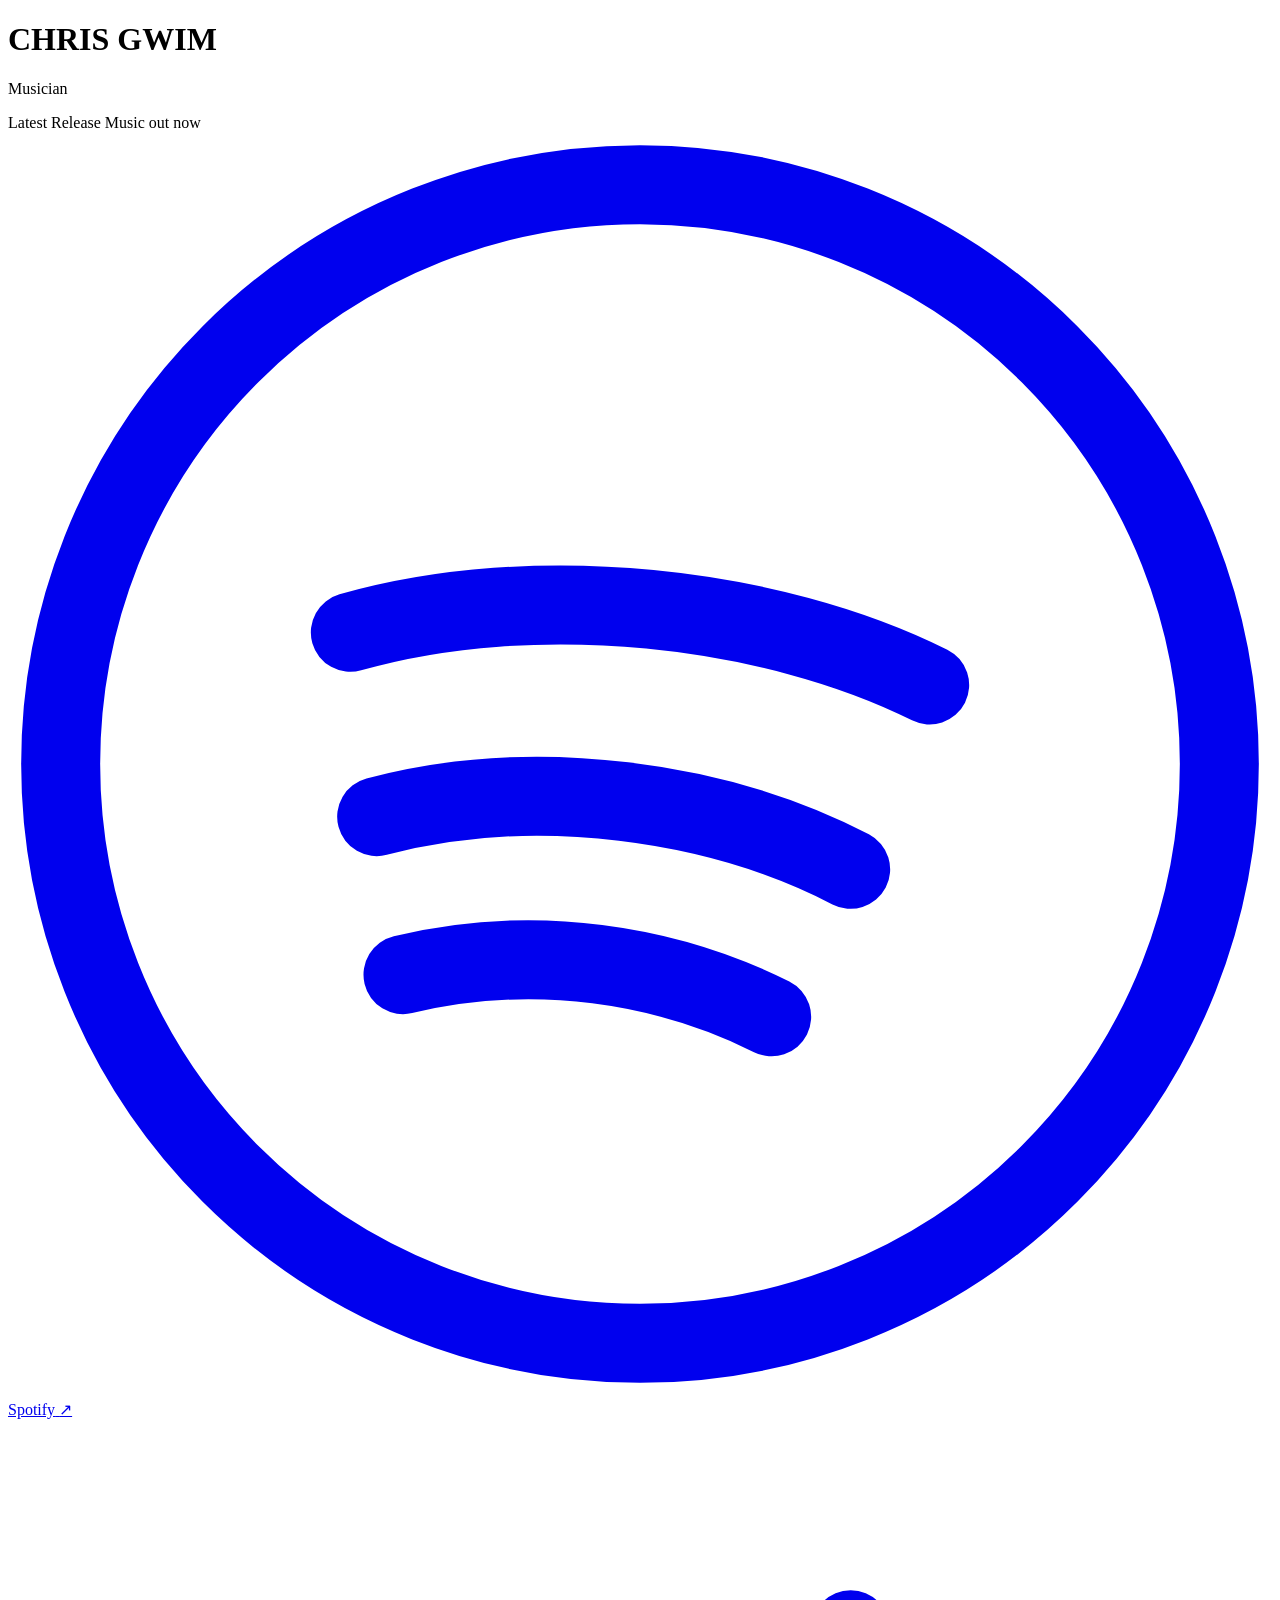
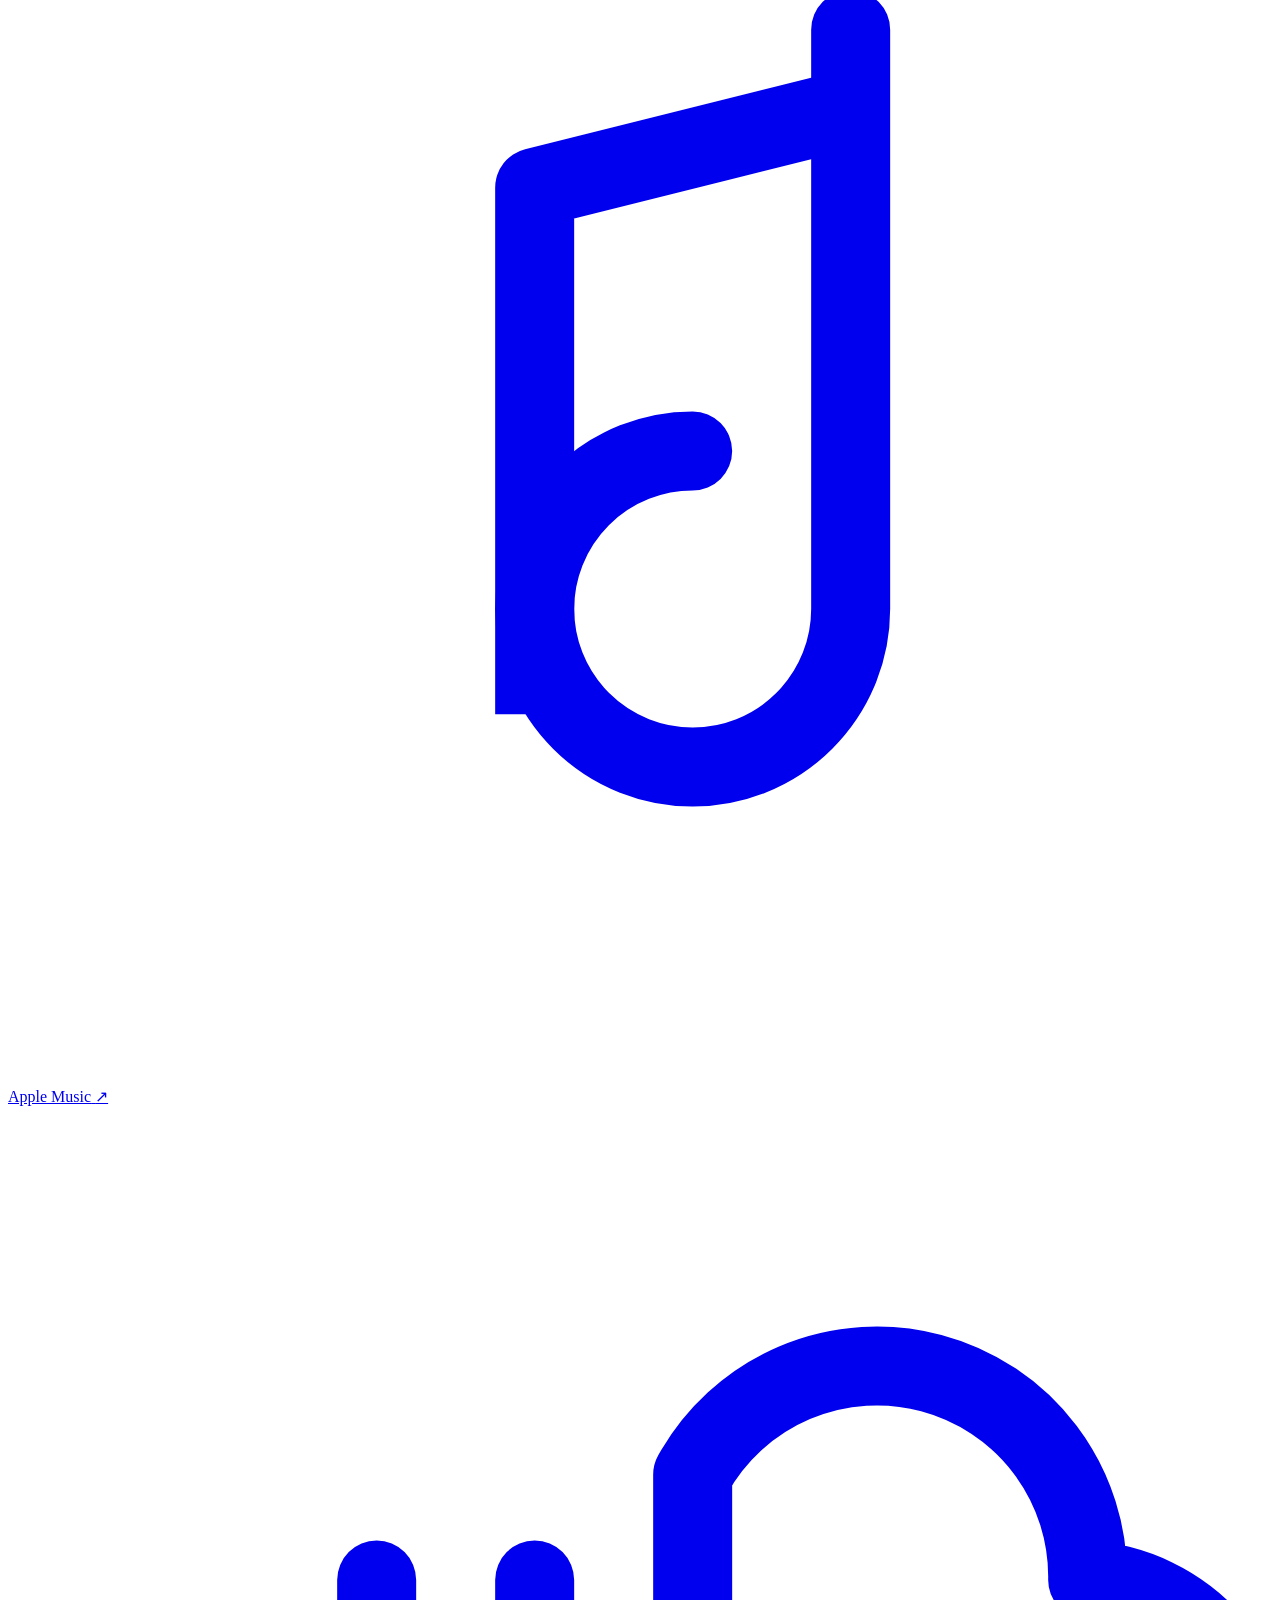
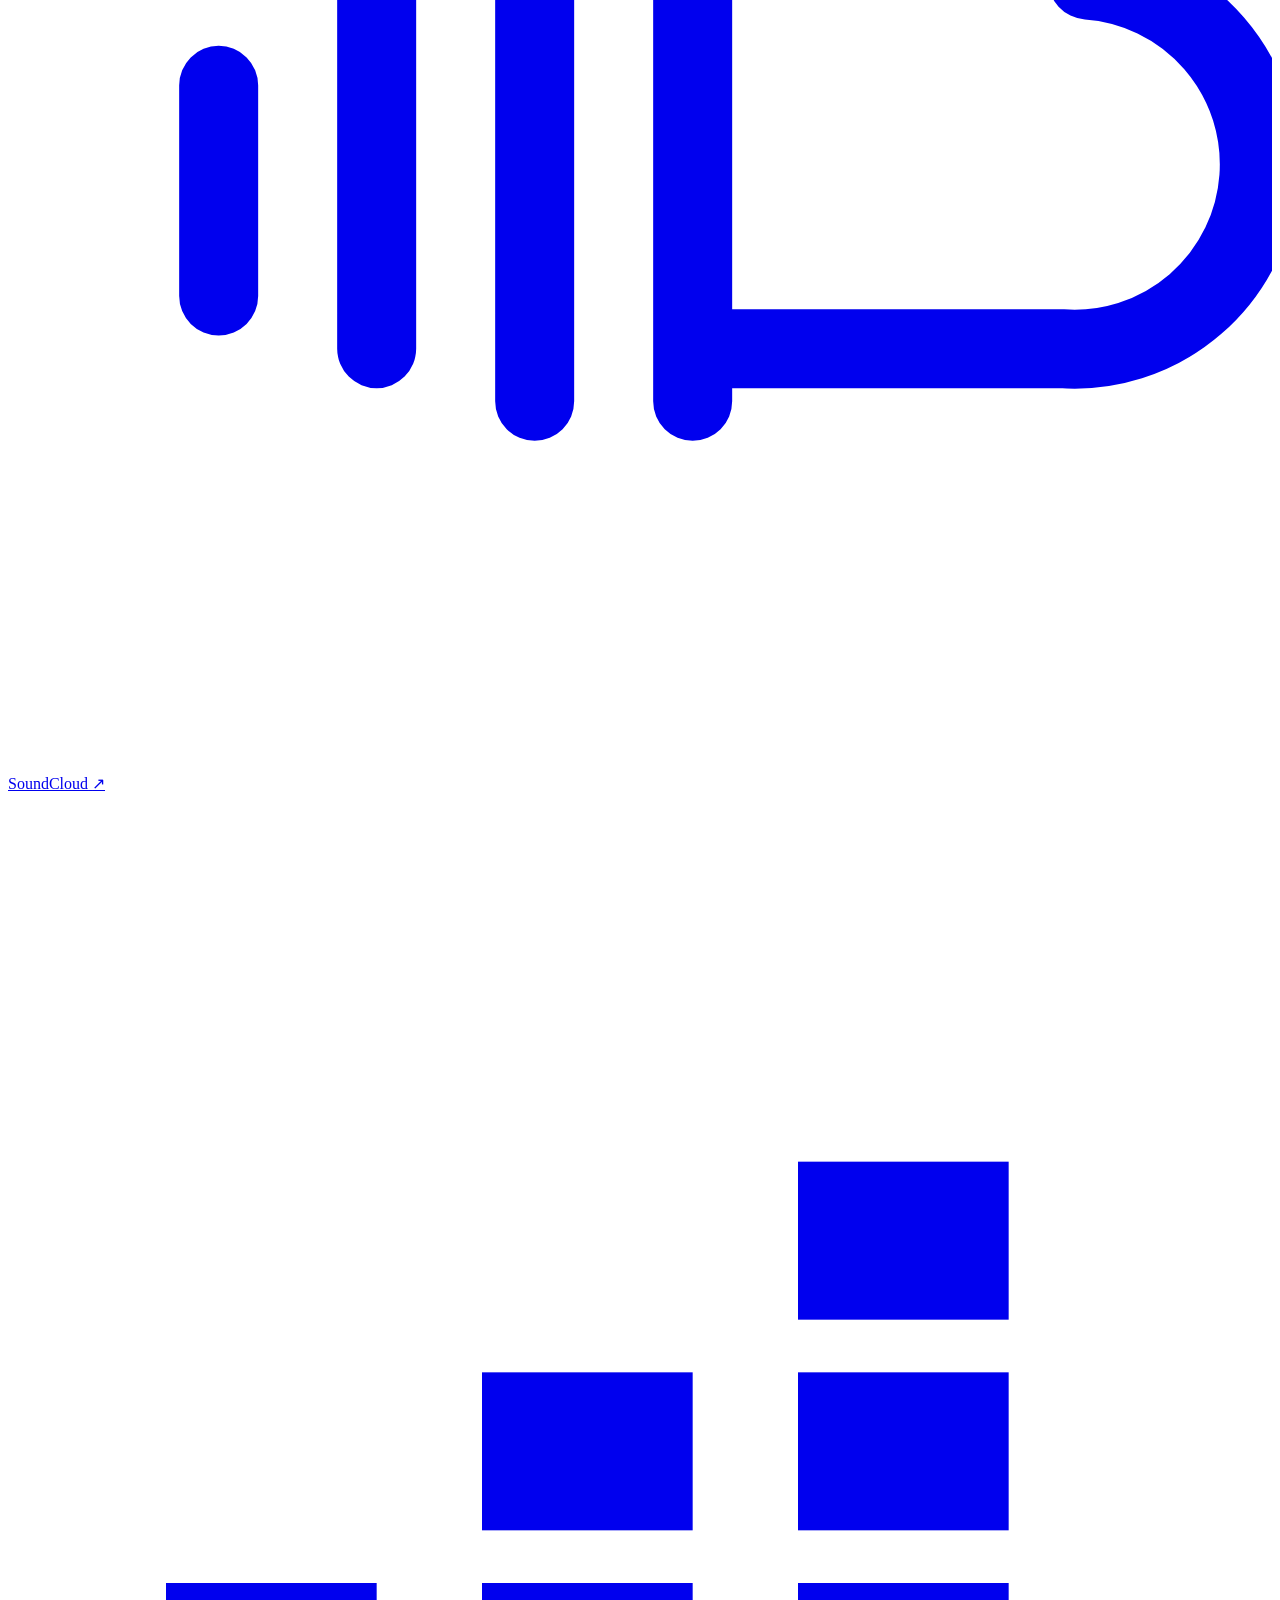
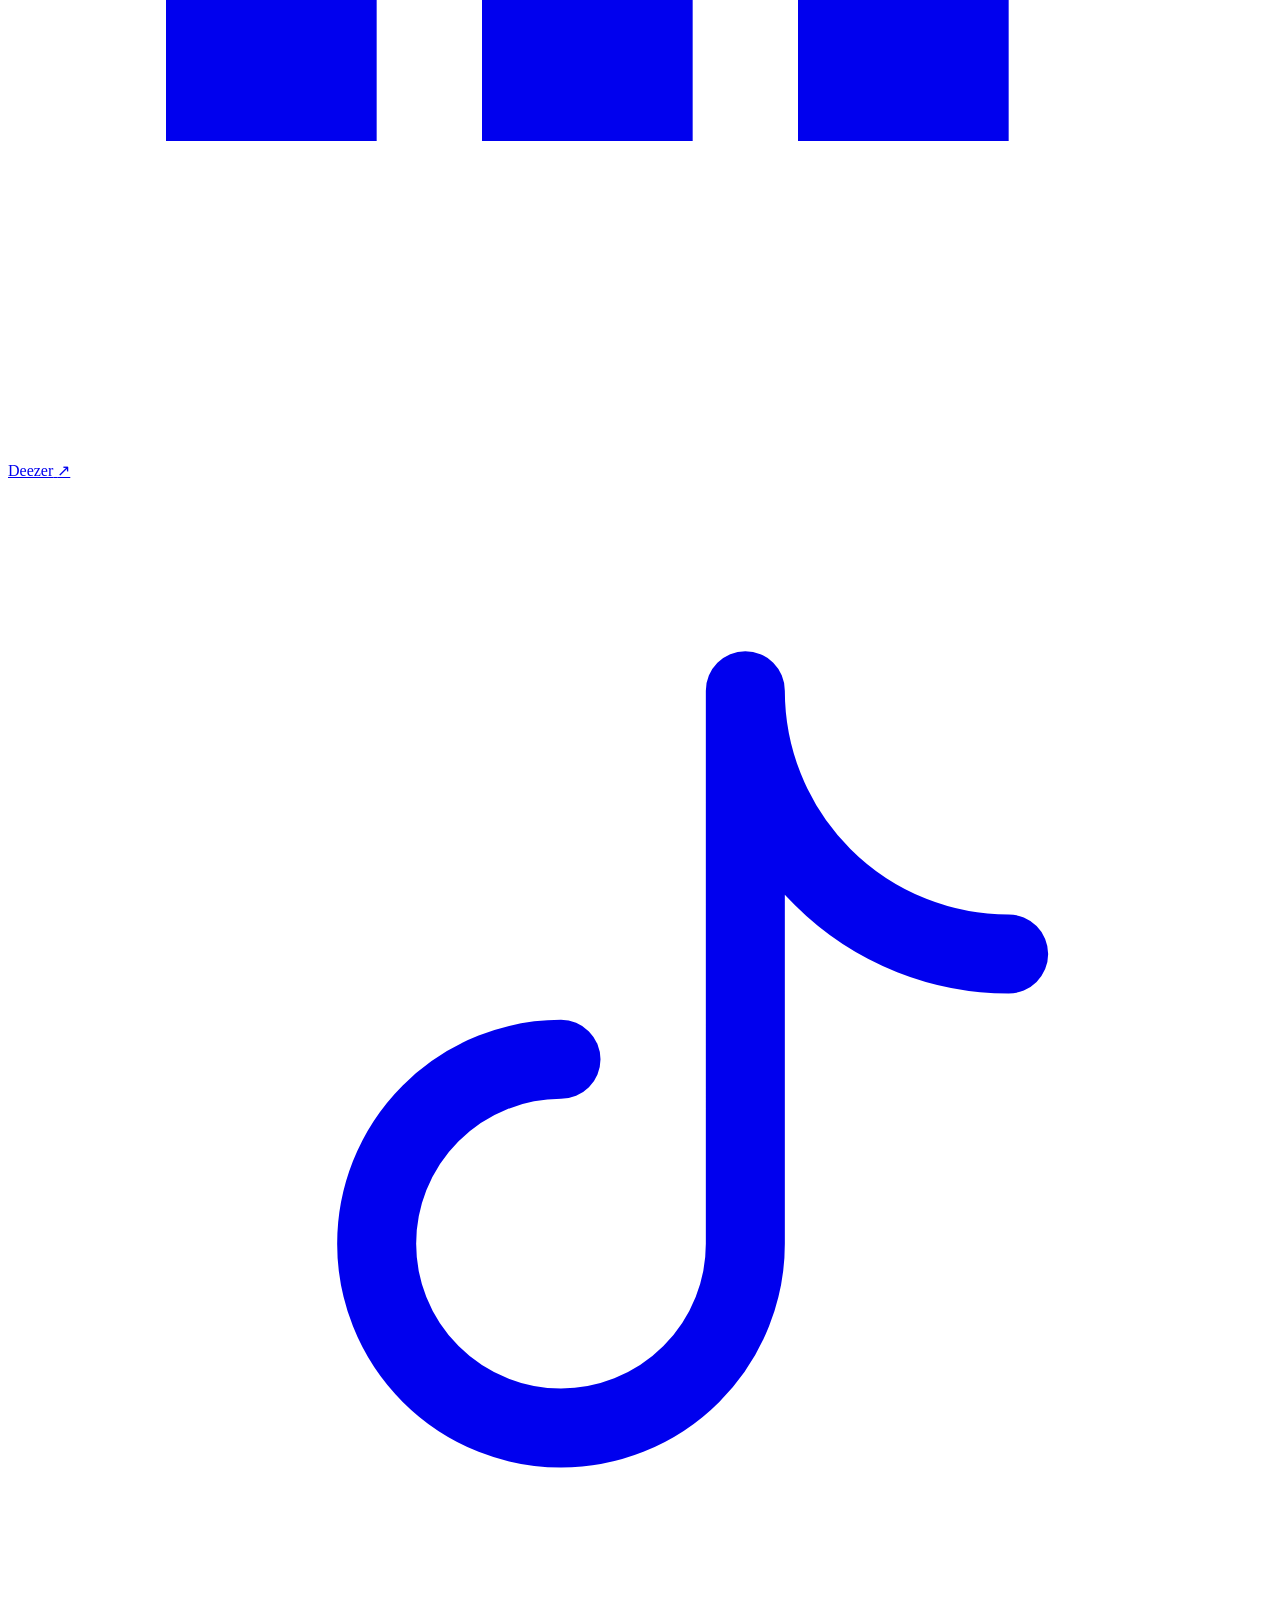
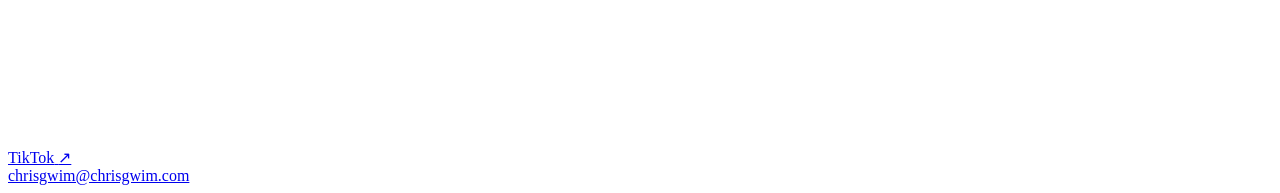
==== index.html @ 71073214 "feat: add index.html markup" ====
<!doctype html>
<html lang="en">
<head>
  <meta charset="utf-8">
  <meta name="viewport" content="width=device-width,initial-scale=1">
  <title>Chris Gwim — Music</title>
  <meta name="description" content="Stream Chris Gwim on Spotify, Apple Music, SoundCloud, Deezer, and follow on TikTok.">
  <meta property="og:title" content="Chris Gwim — Music">
  <meta property="og:description" content="Stream Chris Gwim everywhere you listen.">
  <meta property="og:type" content="website">
  <link rel="icon" href="data:image/svg+xml,<svg xmlns='http://www.w3.org/2000/svg' viewBox='0 0 100 100'><rect width='100' height='100' fill='%230a0a0a'/></svg>">
  <link rel="preconnect" href="https://fonts.googleapis.com">
  <link rel="preconnect" href="https://fonts.gstatic.com" crossorigin>
  <link href="https://fonts.googleapis.com/css2?family=Inter:wght@200;400;500;700&display=swap" rel="stylesheet">
  <link rel="stylesheet" href="styles.css">
</head>
<body>
  <main class="page">
    <header>
      <h1 class="wordmark">CHRIS GWIM</h1>
      <p class="tagline">Musician</p>
    </header>

    <section class="hero" aria-label="Latest release">
      <span class="hero-label">Latest Release</span>
      <span class="hero-title">Music out now</span>
    </section>

    <nav class="links" aria-label="Streaming and social platforms">
      <!-- TODO: replace href="#" with Spotify artist URL -->
      <a class="btn" href="#" target="_blank" rel="noopener" aria-label="Listen on Spotify">
        <svg class="ico" viewBox="0 0 24 24" aria-hidden="true"><circle cx="12" cy="12" r="11" fill="none" stroke="currentColor" stroke-width="1.5"/><path d="M6.5 9.5c3.5-1 8-.5 11 1M7 13c3-.8 6.5-.3 9 1M7.5 16c2.5-.6 5-.2 7 .8" fill="none" stroke="currentColor" stroke-width="1.5" stroke-linecap="round"/></svg>
        <span class="lbl">Spotify</span>
        <span class="arrow" aria-hidden="true">↗</span>
      </a>

      <!-- TODO: replace href="#" with Apple Music artist URL -->
      <a class="btn" href="#" target="_blank" rel="noopener" aria-label="Listen on Apple Music">
        <svg class="ico" viewBox="0 0 24 24" aria-hidden="true"><path d="M16 4v11a3 3 0 1 1-3-3" fill="none" stroke="currentColor" stroke-width="1.5" stroke-linecap="round"/><path d="M10 17V7l6-1.5" fill="none" stroke="currentColor" stroke-width="1.5" stroke-linejoin="round"/></svg>
        <span class="lbl">Apple Music</span>
        <span class="arrow" aria-hidden="true">↗</span>
      </a>

      <!-- TODO: replace href="#" with SoundCloud profile URL -->
      <a class="btn" href="#" target="_blank" rel="noopener" aria-label="Listen on SoundCloud">
        <svg class="ico" viewBox="0 0 24 24" aria-hidden="true"><path d="M4 15v-4M7 16v-7M10 17V9M13 17V7a4 4 0 0 1 7.5 2 3.5 3.5 0 0 1-.5 7H13" fill="none" stroke="currentColor" stroke-width="1.5" stroke-linecap="round" stroke-linejoin="round"/></svg>
        <span class="lbl">SoundCloud</span>
        <span class="arrow" aria-hidden="true">↗</span>
      </a>

      <!-- TODO: replace href="#" with Deezer artist URL -->
      <a class="btn" href="#" target="_blank" rel="noopener" aria-label="Listen on Deezer">
        <svg class="ico" viewBox="0 0 24 24" aria-hidden="true"><rect x="3" y="15" width="4" height="3" fill="currentColor"/><rect x="9" y="15" width="4" height="3" fill="currentColor"/><rect x="15" y="15" width="4" height="3" fill="currentColor"/><rect x="9" y="11" width="4" height="3" fill="currentColor"/><rect x="15" y="11" width="4" height="3" fill="currentColor"/><rect x="15" y="7" width="4" height="3" fill="currentColor"/></svg>
        <span class="lbl">Deezer</span>
        <span class="arrow" aria-hidden="true">↗</span>
      </a>

      <!-- TODO: replace href="#" with TikTok profile URL -->
      <a class="btn" href="#" target="_blank" rel="noopener" aria-label="Follow on TikTok">
        <svg class="ico" viewBox="0 0 24 24" aria-hidden="true"><path d="M14 4v10.5a3.5 3.5 0 1 1-3.5-3.5M14 4a5 5 0 0 0 5 5" fill="none" stroke="currentColor" stroke-width="1.5" stroke-linecap="round"/></svg>
        <span class="lbl">TikTok</span>
        <span class="arrow" aria-hidden="true">↗</span>
      </a>
    </nav>

    <footer>
      <a class="email" href="mailto:chrisgwim@chrisgwim.com" aria-label="Email Chris Gwim">chrisgwim@chrisgwim.com</a>
    </footer>
  </main>
</body>
</html>
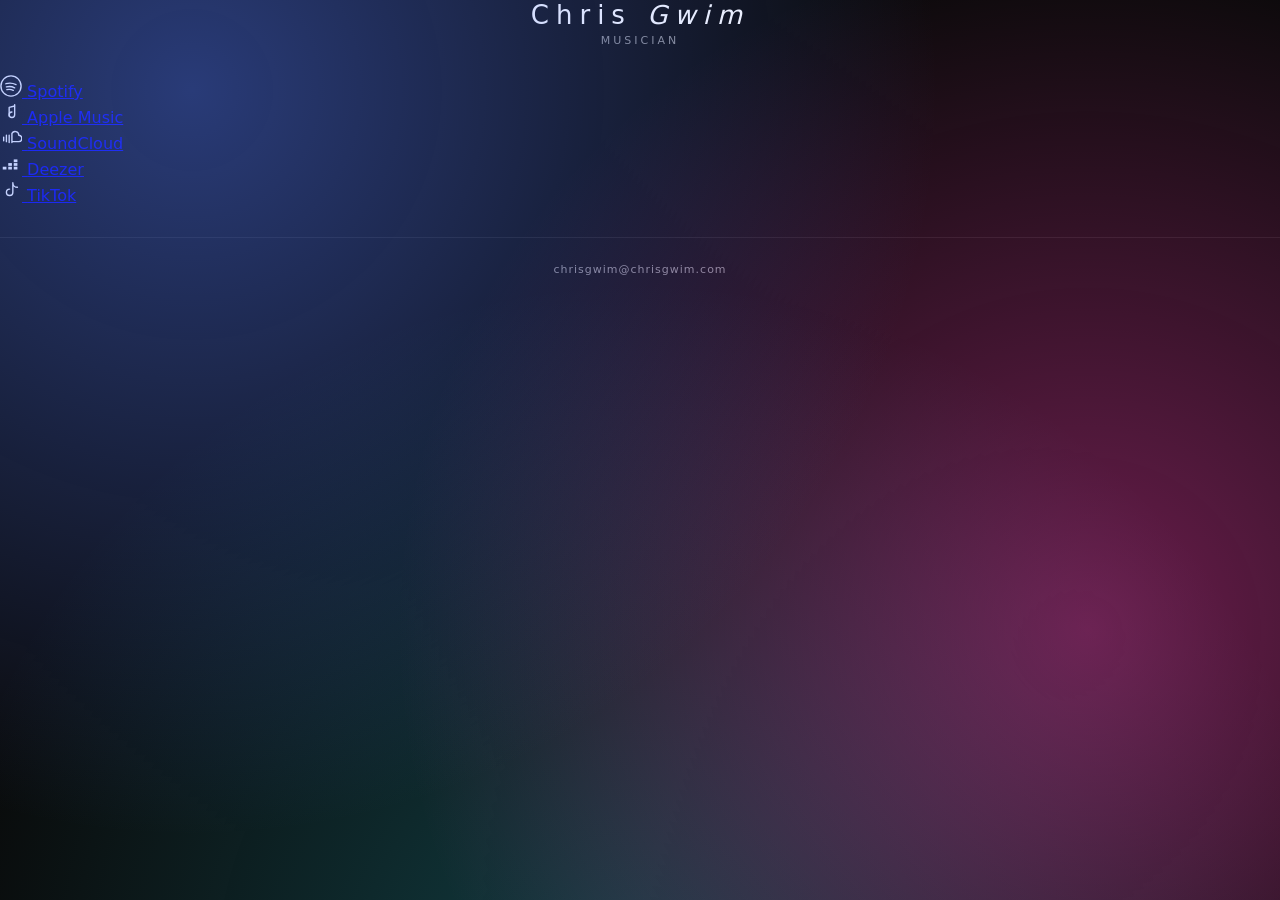
==== commit 5f79b147: "feat(phase2): rewrite index.html with orbital markup" ====
--- a/index.html
+++ b/index.html
@@ -8,64 +8,96 @@
   <meta property="og:title" content="Chris Gwim — Music">
   <meta property="og:description" content="Stream Chris Gwim everywhere you listen.">
   <meta property="og:type" content="website">
-  <link rel="icon" href="data:image/svg+xml,<svg xmlns='http://www.w3.org/2000/svg' viewBox='0 0 100 100'><rect width='100' height='100' fill='%230a0a0a'/></svg>">
+  <link rel="icon" href="data:image/svg+xml,<svg xmlns='http://www.w3.org/2000/svg' viewBox='0 0 100 100'><rect width='100' height='100' fill='%23050208'/></svg>">
   <link rel="preconnect" href="https://fonts.googleapis.com">
   <link rel="preconnect" href="https://fonts.gstatic.com" crossorigin>
-  <link href="https://fonts.googleapis.com/css2?family=Inter:wght@200;400;500;700&display=swap" rel="stylesheet">
+  <link href="https://fonts.googleapis.com/css2?family=Cormorant+Garamond:ital,wght@0,300;0,400;1,400&display=swap" rel="stylesheet">
   <link rel="stylesheet" href="styles.css">
 </head>
-<body>
-  <main class="page">
-    <header>
-      <h1 class="wordmark">CHRIS GWIM</h1>
+<body class="labels-intro">
+  <div class="stars"></div>
+  <div class="nebula"></div>
+  <div class="shooting-star" id="shootingStar"></div>
+
+  <main class="galaxy">
+    <div class="center">
+      <h1 class="wordmark">Chris <em>Gwim</em></h1>
       <p class="tagline">Musician</p>
-    </header>
+      <span class="center-pinpoint" aria-hidden="true"></span>
+    </div>
 
-    <section class="hero" aria-label="Latest release">
-      <span class="hero-label">Latest Release</span>
-      <span class="hero-title">Music out now</span>
-    </section>
+    <nav class="orbits" aria-label="Streaming and social platforms">
+      <!-- Ring 1 — Spotify (innermost) -->
+      <div class="ring ring-1" style="--radius: 90px;">
+        <div class="orbit" style="--duration: 40s; --direction: normal;">
+          <!-- TODO: replace href="#" with Spotify artist URL -->
+          <a class="planet p-spotify" href="#" target="_blank" rel="noopener" aria-label="Listen on Spotify">
+            <span class="planet-inner">
+              <svg class="ico" viewBox="0 0 24 24" aria-hidden="true"><circle cx="12" cy="12" r="11" fill="none" stroke="currentColor" stroke-width="1.5"/><path d="M6.5 9.5c3.5-1 8-.5 11 1M7 13c3-.8 6.5-.3 9 1M7.5 16c2.5-.6 5-.2 7 .8" fill="none" stroke="currentColor" stroke-width="1.5" stroke-linecap="round"/></svg>
+            </span>
+            <span class="label" aria-hidden="true">Spotify</span>
+          </a>
+        </div>
+      </div>
 
-    <nav class="links" aria-label="Streaming and social platforms">
-      <!-- TODO: replace href="#" with Spotify artist URL -->
-      <a class="btn" href="#" target="_blank" rel="noopener" aria-label="Listen on Spotify">
-        <svg class="ico" viewBox="0 0 24 24" aria-hidden="true"><circle cx="12" cy="12" r="11" fill="none" stroke="currentColor" stroke-width="1.5"/><path d="M6.5 9.5c3.5-1 8-.5 11 1M7 13c3-.8 6.5-.3 9 1M7.5 16c2.5-.6 5-.2 7 .8" fill="none" stroke="currentColor" stroke-width="1.5" stroke-linecap="round"/></svg>
-        <span class="lbl">Spotify</span>
-        <span class="arrow" aria-hidden="true">↗</span>
-      </a>
+      <!-- Ring 2 — Apple Music -->
+      <div class="ring ring-2" style="--radius: 140px;">
+        <div class="orbit" style="--duration: 55s; --direction: reverse; --delay: -12s;">
+          <!-- TODO: replace href="#" with Apple Music artist URL -->
+          <a class="planet p-apple" href="#" target="_blank" rel="noopener" aria-label="Listen on Apple Music">
+            <span class="planet-inner">
+              <svg class="ico" viewBox="0 0 24 24" aria-hidden="true"><path d="M16 4v11a3 3 0 1 1-3-3" fill="none" stroke="currentColor" stroke-width="1.5" stroke-linecap="round"/><path d="M10 17V7l6-1.5" fill="none" stroke="currentColor" stroke-width="1.5" stroke-linejoin="round"/></svg>
+            </span>
+            <span class="label" aria-hidden="true">Apple Music</span>
+          </a>
+        </div>
+      </div>
 
-      <!-- TODO: replace href="#" with Apple Music artist URL -->
-      <a class="btn" href="#" target="_blank" rel="noopener" aria-label="Listen on Apple Music">
-        <svg class="ico" viewBox="0 0 24 24" aria-hidden="true"><path d="M16 4v11a3 3 0 1 1-3-3" fill="none" stroke="currentColor" stroke-width="1.5" stroke-linecap="round"/><path d="M10 17V7l6-1.5" fill="none" stroke="currentColor" stroke-width="1.5" stroke-linejoin="round"/></svg>
-        <span class="lbl">Apple Music</span>
-        <span class="arrow" aria-hidden="true">↗</span>
-      </a>
+      <!-- Ring 3 — SoundCloud -->
+      <div class="ring ring-3" style="--radius: 190px;">
+        <div class="orbit" style="--duration: 70s; --direction: normal; --delay: -25s;">
+          <!-- TODO: replace href="#" with SoundCloud profile URL -->
+          <a class="planet p-soundcloud" href="#" target="_blank" rel="noopener" aria-label="Listen on SoundCloud">
+            <span class="planet-inner">
+              <svg class="ico" viewBox="0 0 24 24" aria-hidden="true"><path d="M4 15v-4M7 16v-7M10 17V9M13 17V7a4 4 0 0 1 7.5 2 3.5 3.5 0 0 1-.5 7H13" fill="none" stroke="currentColor" stroke-width="1.5" stroke-linecap="round" stroke-linejoin="round"/></svg>
+            </span>
+            <span class="label" aria-hidden="true">SoundCloud</span>
+          </a>
+        </div>
+      </div>
 
-      <!-- TODO: replace href="#" with SoundCloud profile URL -->
-      <a class="btn" href="#" target="_blank" rel="noopener" aria-label="Listen on SoundCloud">
-        <svg class="ico" viewBox="0 0 24 24" aria-hidden="true"><path d="M4 15v-4M7 16v-7M10 17V9M13 17V7a4 4 0 0 1 7.5 2 3.5 3.5 0 0 1-.5 7H13" fill="none" stroke="currentColor" stroke-width="1.5" stroke-linecap="round" stroke-linejoin="round"/></svg>
-        <span class="lbl">SoundCloud</span>
-        <span class="arrow" aria-hidden="true">↗</span>
-      </a>
+      <!-- Ring 4 — Deezer -->
+      <div class="ring ring-4" style="--radius: 240px;">
+        <div class="orbit" style="--duration: 85s; --direction: reverse; --delay: -40s;">
+          <!-- TODO: replace href="#" with Deezer artist URL -->
+          <a class="planet p-deezer" href="#" target="_blank" rel="noopener" aria-label="Listen on Deezer">
+            <span class="planet-inner">
+              <svg class="ico" viewBox="0 0 24 24" aria-hidden="true"><rect x="3" y="15" width="4" height="3" fill="currentColor"/><rect x="9" y="15" width="4" height="3" fill="currentColor"/><rect x="15" y="15" width="4" height="3" fill="currentColor"/><rect x="9" y="11" width="4" height="3" fill="currentColor"/><rect x="15" y="11" width="4" height="3" fill="currentColor"/><rect x="15" y="7" width="4" height="3" fill="currentColor"/></svg>
+            </span>
+            <span class="label" aria-hidden="true">Deezer</span>
+          </a>
+        </div>
+      </div>
 
-      <!-- TODO: replace href="#" with Deezer artist URL -->
-      <a class="btn" href="#" target="_blank" rel="noopener" aria-label="Listen on Deezer">
-        <svg class="ico" viewBox="0 0 24 24" aria-hidden="true"><rect x="3" y="15" width="4" height="3" fill="currentColor"/><rect x="9" y="15" width="4" height="3" fill="currentColor"/><rect x="15" y="15" width="4" height="3" fill="currentColor"/><rect x="9" y="11" width="4" height="3" fill="currentColor"/><rect x="15" y="11" width="4" height="3" fill="currentColor"/><rect x="15" y="7" width="4" height="3" fill="currentColor"/></svg>
-        <span class="lbl">Deezer</span>
-        <span class="arrow" aria-hidden="true">↗</span>
-      </a>
+      <!-- Ring 5 — TikTok (outermost) -->
+      <div class="ring ring-5" style="--radius: 290px;">
+        <div class="orbit" style="--duration: 100s; --direction: normal; --delay: -60s;">
+          <!-- TODO: replace href="#" with TikTok profile URL -->
+          <a class="planet p-tiktok" href="#" target="_blank" rel="noopener" aria-label="Follow on TikTok">
+            <span class="planet-inner">
+              <svg class="ico" viewBox="0 0 24 24" aria-hidden="true"><path d="M14 4v10.5a3.5 3.5 0 1 1-3.5-3.5M14 4a5 5 0 0 0 5 5" fill="none" stroke="currentColor" stroke-width="1.5" stroke-linecap="round"/></svg>
+            </span>
+            <span class="label" aria-hidden="true">TikTok</span>
+          </a>
+        </div>
+      </div>
+    </nav>
+  </main>
 
-      <!-- TODO: replace href="#" with TikTok profile URL -->
-      <a class="btn" href="#" target="_blank" rel="noopener" aria-label="Follow on TikTok">
-        <svg class="ico" viewBox="0 0 24 24" aria-hidden="true"><path d="M14 4v10.5a3.5 3.5 0 1 1-3.5-3.5M14 4a5 5 0 0 0 5 5" fill="none" stroke="currentColor" stroke-width="1.5" stroke-linecap="round"/></svg>
-        <span class="lbl">TikTok</span>
-        <span class="arrow" aria-hidden="true">↗</span>
-      </a>
-    </nav>
+  <footer class="site-footer">
+    <a class="email" href="mailto:chrisgwim@chrisgwim.com" aria-label="Email Chris Gwim">chrisgwim@chrisgwim.com</a>
+  </footer>
 
-    <footer>
-      <a class="email" href="mailto:chrisgwim@chrisgwim.com" aria-label="Email Chris Gwim">chrisgwim@chrisgwim.com</a>
-    </footer>
-  </main>
+  <script src="script.js" defer></script>
 </body>
 </html>
--- a/styles.css
+++ b/styles.css
@@ -0,0 +1,163 @@
+:root {
+  --bg: #0a0a0a;
+  --fg: #ffffff;
+  --muted: rgba(255, 255, 255, 0.55);
+  --hairline: rgba(255, 255, 255, 0.08);
+  --surface: rgba(255, 255, 255, 0.04);
+  --surface-border: rgba(255, 255, 255, 0.1);
+  --grad-a: #5078ff;
+  --grad-b: #ff3cb4;
+  --grad-c: #28dcf0;
+}
+
+* { box-sizing: border-box; }
+
+html, body {
+  margin: 0;
+  padding: 0;
+  background: var(--bg);
+  color: var(--fg);
+  font-family: 'Inter', system-ui, -apple-system, sans-serif;
+  -webkit-font-smoothing: antialiased;
+  min-height: 100%;
+}
+
+body {
+  position: relative;
+  min-height: 100vh;
+  overflow-x: hidden;
+}
+
+body::before {
+  content: '';
+  position: fixed;
+  inset: 0;
+  pointer-events: none;
+  background:
+    radial-gradient(circle at 15% 10%, rgba(80, 120, 255, 0.45), transparent 55%),
+    radial-gradient(circle at 85% 70%, rgba(255, 60, 180, 0.4), transparent 55%),
+    radial-gradient(circle at 50% 110%, rgba(40, 220, 240, 0.25), transparent 60%);
+  z-index: 0;
+}
+
+.page {
+  position: relative;
+  z-index: 1;
+  max-width: 400px;
+  margin: 0 auto;
+  padding: 48px 26px 40px;
+}
+
+.wordmark {
+  margin: 0 0 4px;
+  font-size: 26px;
+  font-weight: 200;
+  letter-spacing: 7px;
+  text-align: center;
+}
+
+.tagline {
+  margin: 0 0 28px;
+  text-align: center;
+  font-size: 11px;
+  letter-spacing: 3px;
+  text-transform: uppercase;
+  color: var(--muted);
+}
+
+.hero {
+  display: flex;
+  flex-direction: column;
+  justify-content: flex-end;
+  aspect-ratio: 1 / 1;
+  padding: 18px;
+  margin-bottom: 26px;
+  border-radius: 16px;
+  background: linear-gradient(135deg, var(--grad-a) 0%, var(--grad-b) 50%, var(--grad-c) 100%);
+  box-shadow: 0 12px 50px rgba(255, 60, 180, 0.25);
+}
+
+.hero-label {
+  font-size: 9px;
+  letter-spacing: 2px;
+  text-transform: uppercase;
+  opacity: 0.85;
+}
+
+.hero-title {
+  margin-top: 2px;
+  font-size: 22px;
+  font-weight: 700;
+}
+
+.links {
+  display: flex;
+  flex-direction: column;
+  gap: 10px;
+}
+
+.btn {
+  display: flex;
+  align-items: center;
+  gap: 14px;
+  padding: 14px 16px;
+  border-radius: 12px;
+  background: var(--surface);
+  border: 1px solid var(--surface-border);
+  backdrop-filter: blur(10px);
+  -webkit-backdrop-filter: blur(10px);
+  color: var(--fg);
+  text-decoration: none;
+  font-size: 13px;
+  transition: transform 0.15s ease, background 0.2s ease, border-color 0.2s ease;
+}
+
+.btn:hover,
+.btn:focus-visible {
+  background: rgba(255, 255, 255, 0.08);
+  border-color: rgba(255, 255, 255, 0.2);
+  transform: translateY(-1px);
+  outline: none;
+}
+
+.btn:focus-visible {
+  box-shadow: 0 0 0 2px var(--grad-b);
+}
+
+.ico {
+  width: 22px;
+  height: 22px;
+  flex-shrink: 0;
+  color: var(--fg);
+}
+
+.lbl {
+  flex: 1;
+  font-weight: 500;
+}
+
+.arrow {
+  opacity: 0.4;
+  font-size: 14px;
+}
+
+footer {
+  margin-top: 32px;
+  padding-top: 20px;
+  border-top: 1px solid var(--hairline);
+  text-align: center;
+}
+
+.email {
+  font-size: 11px;
+  letter-spacing: 1px;
+  color: var(--muted);
+  text-decoration: none;
+}
+
+.email:hover { color: var(--fg); }
+
+@media (max-width: 380px) {
+  .page { padding: 36px 20px 32px; }
+  .wordmark { font-size: 22px; letter-spacing: 5px; }
+}
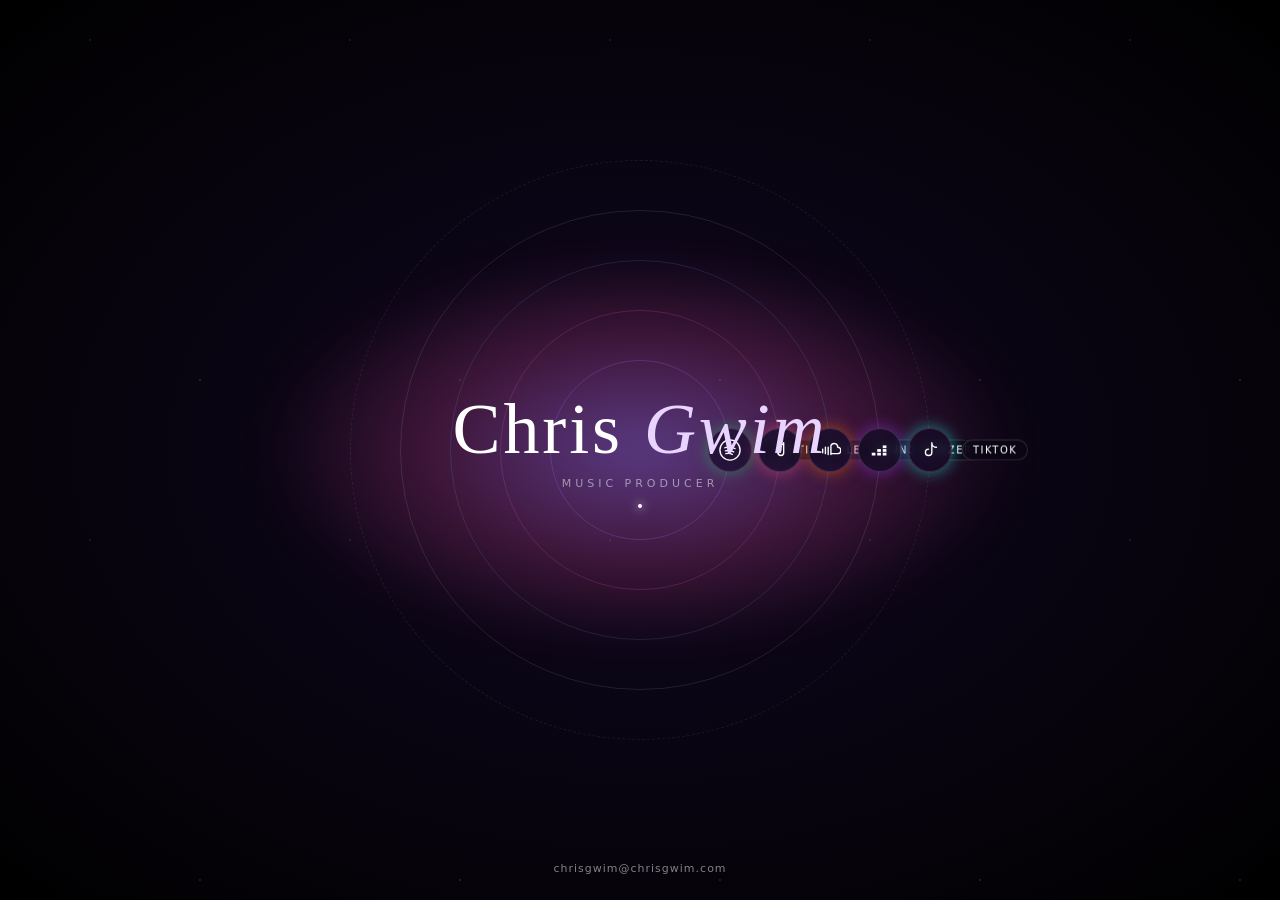
==== commit d536a706: "fix: tagline reads 'Music Producer' instead of 'Musician'" ====
--- a/index.html
+++ b/index.html
@@ -4,7 +4,7 @@
   <meta charset="utf-8">
   <meta name="viewport" content="width=device-width,initial-scale=1">
   <title>Chris Gwim — Music</title>
-  <meta name="description" content="Stream Chris Gwim on Spotify, Apple Music, SoundCloud, Deezer, and follow on TikTok.">
+  <meta name="description" content="Music producer Chris Gwim — stream on Spotify, Apple Music, SoundCloud, Deezer, and follow on TikTok.">
   <meta property="og:title" content="Chris Gwim — Music">
   <meta property="og:description" content="Stream Chris Gwim everywhere you listen.">
   <meta property="og:type" content="website">
@@ -22,7 +22,7 @@
   <main class="galaxy">
     <div class="center">
       <h1 class="wordmark">Chris <em>Gwim</em></h1>
-      <p class="tagline">Musician</p>
+      <p class="tagline">Music Producer</p>
       <span class="center-pinpoint" aria-hidden="true"></span>
     </div>
 
--- a/styles.css
+++ b/styles.css
@@ -1,13 +1,15 @@
+/* ===== Tokens ===== */
 :root {
-  --bg: #0a0a0a;
+  --bg-core: #050208;
+  --bg-mid: #0a0514;
+  --bg-outer: #12091f;
   --fg: #ffffff;
-  --muted: rgba(255, 255, 255, 0.55);
-  --hairline: rgba(255, 255, 255, 0.08);
-  --surface: rgba(255, 255, 255, 0.04);
-  --surface-border: rgba(255, 255, 255, 0.1);
-  --grad-a: #5078ff;
-  --grad-b: #ff3cb4;
-  --grad-c: #28dcf0;
+  --muted: rgba(255, 255, 255, 0.5);
+  --violet: #b478ff;
+  --magenta: #ff3cb4;
+  --cyan: #28dcf0;
+  --accent-type: #e8d4ff;
+  --scale: 1;
 }
 
 * { box-sizing: border-box; }
@@ -15,149 +17,344 @@
 html, body {
   margin: 0;
   padding: 0;
-  background: var(--bg);
+  min-height: 100vh;
+  background: var(--bg-core);
   color: var(--fg);
-  font-family: 'Inter', system-ui, -apple-system, sans-serif;
+  font-family: 'Cormorant Garamond', Georgia, serif;
   -webkit-font-smoothing: antialiased;
-  min-height: 100%;
+  overflow-x: hidden;
 }
 
 body {
   position: relative;
+  background:
+    radial-gradient(ellipse at center, var(--bg-outer) 0%, var(--bg-mid) 40%, var(--bg-core) 75%, #000 100%);
   min-height: 100vh;
-  overflow-x: hidden;
-}
-
-body::before {
-  content: '';
+  overflow: hidden;
+}
+
+/* ===== Starfield (3 layers of radial-gradients) ===== */
+.stars {
   position: fixed;
   inset: 0;
   pointer-events: none;
+  z-index: 0;
+  background-image:
+    radial-gradient(1px 1px at 20px 30px, rgba(255,255,255,0.8), transparent 40%),
+    radial-gradient(1px 1px at 40px 70px, rgba(255,255,255,0.5), transparent 40%),
+    radial-gradient(1px 1px at 50px 160px, rgba(255,255,255,0.9), transparent 40%),
+    radial-gradient(2px 2px at 90px 40px, rgba(255,255,255,0.7), transparent 40%),
+    radial-gradient(1px 1px at 130px 80px, rgba(255,255,255,0.4), transparent 40%),
+    radial-gradient(1px 1px at 160px 120px, rgba(255,255,255,0.8), transparent 40%),
+    radial-gradient(1px 1px at 180px 200px, rgba(255,255,255,0.6), transparent 40%),
+    radial-gradient(1px 1px at 210px 60px, rgba(255,255,255,0.9), transparent 40%),
+    radial-gradient(1px 1px at 240px 140px, rgba(255,255,255,0.5), transparent 40%),
+    radial-gradient(1.5px 1.5px at 60px 220px, rgba(255,255,255,0.8), transparent 40%),
+    radial-gradient(1px 1px at 100px 280px, rgba(255,255,255,0.6), transparent 40%),
+    radial-gradient(1px 1px at 170px 320px, rgba(255,255,255,0.4), transparent 40%),
+    radial-gradient(2px 2px at 200px 380px, rgba(255,255,255,0.9), transparent 40%),
+    radial-gradient(1px 1px at 30px 400px, rgba(255,255,255,0.5), transparent 40%),
+    radial-gradient(1px 1px at 220px 450px, rgba(255,255,255,0.7), transparent 40%);
+  background-repeat: repeat;
+  background-size: 260px 500px, 360px 600px, 500px 800px;
+}
+
+/* ===== Nebula glow (breathing) ===== */
+.nebula {
+  position: fixed;
+  top: 50%;
+  left: 50%;
+  width: 900px;
+  height: 700px;
+  transform: translate(-50%, -50%);
+  pointer-events: none;
+  z-index: 1;
   background:
-    radial-gradient(circle at 15% 10%, rgba(80, 120, 255, 0.45), transparent 55%),
-    radial-gradient(circle at 85% 70%, rgba(255, 60, 180, 0.4), transparent 55%),
-    radial-gradient(circle at 50% 110%, rgba(40, 220, 240, 0.25), transparent 60%);
-  z-index: 0;
-}
-
-.page {
+    radial-gradient(ellipse 60% 40% at 50% 50%,
+      rgba(180, 120, 255, 0.45) 0%,
+      rgba(255, 80, 180, 0.2) 40%,
+      transparent 70%);
+  filter: blur(20px);
+  animation: breathe 8s ease-in-out infinite;
+}
+
+@keyframes breathe {
+  0%, 100% { transform: translate(-50%, -50%) scale(0.95); opacity: 0.85; }
+  50%      { transform: translate(-50%, -50%) scale(1.05); opacity: 1; }
+}
+
+/* ===== Galaxy layout ===== */
+.galaxy {
   position: relative;
-  z-index: 1;
-  max-width: 400px;
-  margin: 0 auto;
-  padding: 48px 26px 40px;
+  z-index: 2;
+  width: 100vw;
+  height: 100vh;
+  display: flex;
+  align-items: center;
+  justify-content: center;
+}
+
+.center {
+  position: relative;
+  z-index: 5;
+  text-align: center;
+  padding: 16px;
 }
 
 .wordmark {
-  margin: 0 0 4px;
-  font-size: 26px;
-  font-weight: 200;
-  letter-spacing: 7px;
-  text-align: center;
+  margin: 0;
+  font-weight: 300;
+  font-size: clamp(44px, 6vw, 72px);
+  letter-spacing: 0.04em;
+  line-height: 1;
+  color: var(--fg);
+}
+
+.wordmark em {
+  font-style: italic;
+  font-weight: 400;
+  color: var(--accent-type);
 }
 
 .tagline {
-  margin: 0 0 28px;
-  text-align: center;
+  margin: 12px 0 0;
+  font-family: system-ui, -apple-system, sans-serif;
   font-size: 11px;
-  letter-spacing: 3px;
+  letter-spacing: 4px;
   text-transform: uppercase;
   color: var(--muted);
 }
 
-.hero {
-  display: flex;
-  flex-direction: column;
-  justify-content: flex-end;
-  aspect-ratio: 1 / 1;
-  padding: 18px;
-  margin-bottom: 26px;
-  border-radius: 16px;
-  background: linear-gradient(135deg, var(--grad-a) 0%, var(--grad-b) 50%, var(--grad-c) 100%);
-  box-shadow: 0 12px 50px rgba(255, 60, 180, 0.25);
-}
-
-.hero-label {
-  font-size: 9px;
-  letter-spacing: 2px;
-  text-transform: uppercase;
-  opacity: 0.85;
-}
-
-.hero-title {
-  margin-top: 2px;
-  font-size: 22px;
-  font-weight: 700;
-}
-
-.links {
-  display: flex;
-  flex-direction: column;
-  gap: 10px;
-}
-
-.btn {
+.center-pinpoint {
+  display: block;
+  width: 4px;
+  height: 4px;
+  border-radius: 50%;
+  background: var(--fg);
+  margin: 14px auto 0;
+  box-shadow: 0 0 8px var(--fg), 0 0 16px rgba(232, 212, 255, 0.6);
+}
+
+/* ===== Orbital system ===== */
+.orbits {
+  position: absolute;
+  inset: 0;
+  pointer-events: none;
   display: flex;
   align-items: center;
-  gap: 14px;
-  padding: 14px 16px;
-  border-radius: 12px;
-  background: var(--surface);
-  border: 1px solid var(--surface-border);
-  backdrop-filter: blur(10px);
-  -webkit-backdrop-filter: blur(10px);
+  justify-content: center;
+}
+
+.ring {
+  position: absolute;
+  width: calc(var(--radius) * 2 * var(--scale));
+  height: calc(var(--radius) * 2 * var(--scale));
+  border-radius: 50%;
+  border: 1px solid rgba(255, 255, 255, 0.1);
+  pointer-events: none;
+}
+
+.ring-1 { border-color: rgba(180, 120, 255, 0.22); }
+.ring-2 { border-color: rgba(255, 100, 200, 0.18); }
+.ring-3 { border-color: rgba(100, 200, 255, 0.14); }
+.ring-4 { border-color: rgba(255, 255, 255, 0.1); }
+.ring-5 { border-style: dashed; border-color: rgba(255, 255, 255, 0.08); }
+
+/* The orbit wrapper rotates; the planet counter-rotates to stay upright */
+.orbit {
+  position: absolute;
+  top: 50%;
+  left: 50%;
+  width: calc(var(--radius) * 2 * var(--scale));
+  height: calc(var(--radius) * 2 * var(--scale));
+  transform: translate(-50%, -50%);
+  animation: orbit var(--duration) linear infinite;
+  animation-direction: var(--direction, normal);
+  animation-delay: var(--delay, 0s);
+  pointer-events: none;
+}
+
+@keyframes orbit {
+  from { transform: translate(-50%, -50%) rotate(0deg); }
+  to   { transform: translate(-50%, -50%) rotate(360deg); }
+}
+
+@keyframes planet-counter {
+  from { transform: rotate(0deg); }
+  to   { transform: rotate(-360deg); }
+}
+
+.planet {
+  position: absolute;
+  top: 50%;
+  left: 100%;
+  transform: translate(-50%, -50%);
+  width: 44px;
+  height: 44px;
+  border-radius: 50%;
+  display: flex;
+  align-items: center;
+  justify-content: center;
+  text-decoration: none;
   color: var(--fg);
-  text-decoration: none;
-  font-size: 13px;
-  transition: transform 0.15s ease, background 0.2s ease, border-color 0.2s ease;
-}
-
-.btn:hover,
-.btn:focus-visible {
-  background: rgba(255, 255, 255, 0.08);
-  border-color: rgba(255, 255, 255, 0.2);
-  transform: translateY(-1px);
-  outline: none;
-}
-
-.btn:focus-visible {
-  box-shadow: 0 0 0 2px var(--grad-b);
-}
-
-.ico {
-  width: 22px;
-  height: 22px;
-  flex-shrink: 0;
+  pointer-events: auto;
+  cursor: pointer;
+  animation: planet-counter var(--duration) linear infinite;
+  animation-direction: var(--direction, normal);
+  animation-delay: var(--delay, 0s);
+  transition: transform 0.2s ease;
+}
+
+.planet-inner {
+  width: 44px;
+  height: 44px;
+  border-radius: 50%;
+  background: rgba(20, 10, 40, 0.7);
+  border: 1px solid rgba(255, 255, 255, 0.15);
+  backdrop-filter: blur(6px);
+  -webkit-backdrop-filter: blur(6px);
+  display: flex;
+  align-items: center;
+  justify-content: center;
+  transition: transform 0.2s ease, box-shadow 0.2s ease;
+}
+
+.planet .ico { width: 22px; height: 22px; }
+
+/* Per-platform brand-color glow */
+.p-spotify    .planet-inner { box-shadow: 0 0 16px rgba(29, 185, 84, 0.55); }
+.p-apple      .planet-inner { box-shadow: 0 0 16px rgba(255, 80, 120, 0.55); }
+.p-soundcloud .planet-inner { box-shadow: 0 0 16px rgba(255, 112, 0, 0.55); }
+.p-deezer     .planet-inner { box-shadow: 0 0 16px rgba(162, 56, 255, 0.55); }
+.p-tiktok     .planet-inner { box-shadow: 0 0 16px rgba(37, 244, 238, 0.55); }
+
+.planet:hover .planet-inner,
+.planet:focus-visible .planet-inner {
+  transform: scale(1.15);
+  box-shadow: 0 0 24px rgba(255, 255, 255, 0.8);
+}
+
+.planet:focus-visible { outline: none; }
+.planet:focus-visible .planet-inner {
+  border-color: var(--fg);
+}
+
+/* ===== Labels ===== */
+.label {
+  position: absolute;
+  top: 50%;
+  left: calc(100% + 10px);
+  transform: translateY(-50%);
+  white-space: nowrap;
+  padding: 4px 10px;
+  border-radius: 20px;
+  background: rgba(10, 5, 20, 0.8);
+  border: 1px solid rgba(255, 255, 255, 0.15);
+  backdrop-filter: blur(6px);
+  -webkit-backdrop-filter: blur(6px);
+  font-family: system-ui, -apple-system, sans-serif;
+  font-size: 10px;
+  letter-spacing: 1.5px;
+  text-transform: uppercase;
   color: var(--fg);
-}
-
-.lbl {
-  flex: 1;
-  font-weight: 500;
-}
-
-.arrow {
-  opacity: 0.4;
-  font-size: 14px;
-}
-
-footer {
-  margin-top: 32px;
-  padding-top: 20px;
-  border-top: 1px solid var(--hairline);
+  opacity: 0;
+  pointer-events: none;
+  transition: opacity 0.2s ease;
+}
+
+.planet:hover .label,
+.planet:focus-visible .label {
+  opacity: 1;
+}
+
+/* Intro state: first 3s all labels are visible */
+body.labels-intro .label {
+  opacity: 1;
+  transition: opacity 0.4s ease;
+}
+
+body.labels-intro.labels-intro-hide .label {
+  opacity: 0;
+}
+
+/* ===== Shooting star ===== */
+.shooting-star {
+  position: fixed;
+  top: var(--start-y, -10%);
+  left: var(--start-x, -10%);
+  width: 2px;
+  height: 2px;
+  background: #fff;
+  border-radius: 50%;
+  box-shadow: 0 0 8px #fff, 0 0 20px rgba(255,255,255,0.6);
+  pointer-events: none;
+  z-index: 3;
+  opacity: 0;
+}
+
+.shooting-star.flash {
+  animation: shoot 1.6s ease-out forwards;
+}
+
+@keyframes shoot {
+  0%   { opacity: 0; transform: translate(0, 0); }
+  10%  { opacity: 1; }
+  80%  { opacity: 1; }
+  100% { opacity: 0; transform: translate(var(--dx, 600px), var(--dy, 400px)); }
+}
+
+/* ===== Footer ===== */
+.site-footer {
+  position: fixed;
+  bottom: 24px;
+  left: 0;
+  right: 0;
   text-align: center;
+  z-index: 5;
 }
 
 .email {
+  font-family: system-ui, -apple-system, sans-serif;
   font-size: 11px;
   letter-spacing: 1px;
   color: var(--muted);
   text-decoration: none;
+  transition: color 0.2s ease;
 }
 
 .email:hover { color: var(--fg); }
 
-@media (max-width: 380px) {
-  .page { padding: 36px 20px 32px; }
-  .wordmark { font-size: 22px; letter-spacing: 5px; }
-}
+/* ===== Responsive ===== */
+@media (max-width: 900px) {
+  :root { --scale: 0.85; }
+}
+
+@media (max-width: 600px) {
+  :root { --scale: 0.62; }
+  .nebula { width: 600px; height: 500px; }
+}
+
+@media (max-width: 360px) {
+  :root { --scale: 0.55; }
+}
+
+@media (max-height: 600px) {
+  :root { --scale: 0.55; }
+}
+
+/* ===== Reduced motion ===== */
+@media (prefers-reduced-motion: reduce) {
+  .nebula,
+  .orbit,
+  .planet,
+  .shooting-star {
+    animation: none !important;
+  }
+  .label {
+    opacity: 1 !important;
+    position: static;
+    transform: none;
+    display: inline-block;
+    margin-top: 6px;
+  }
+}
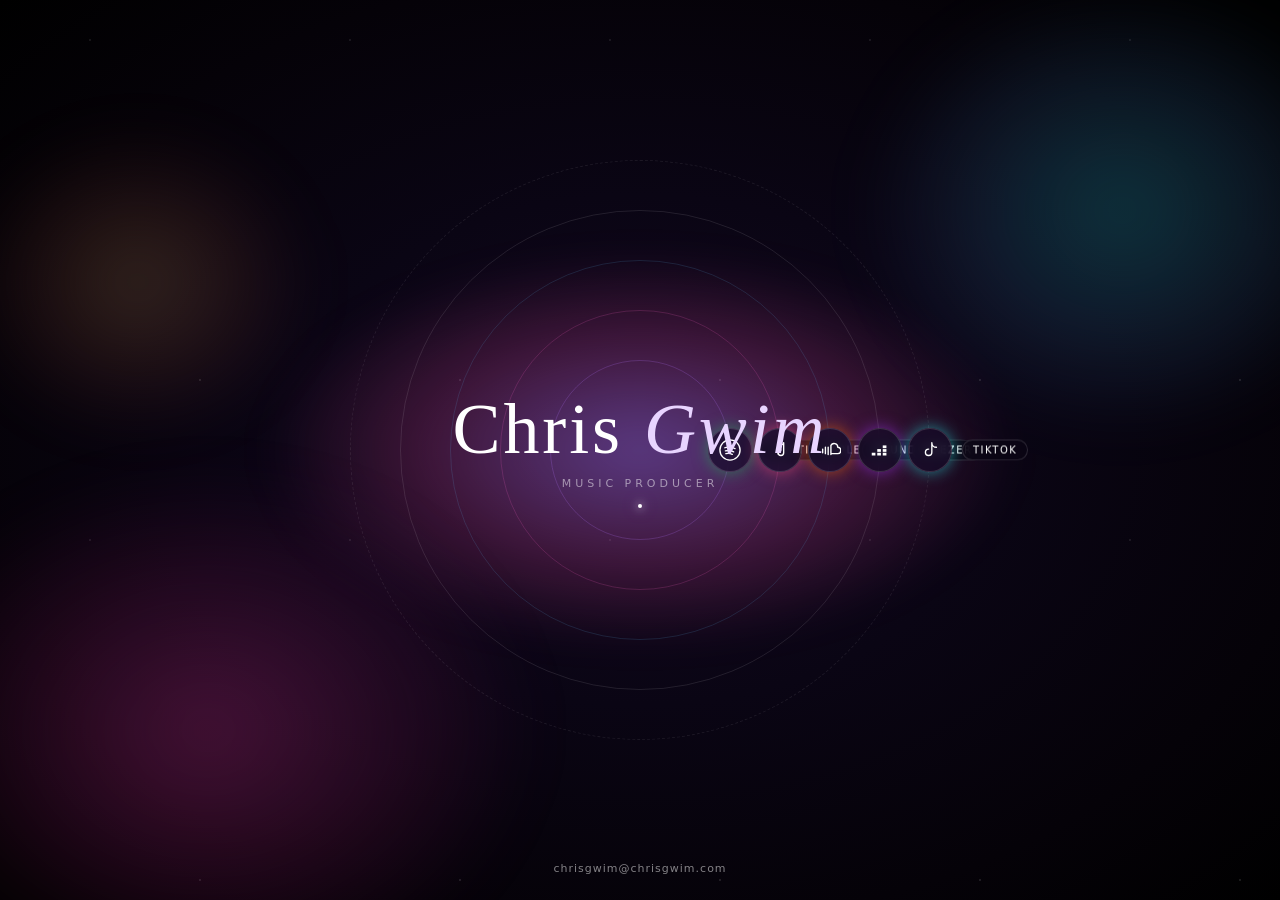
==== commit b8653781: "feat: add cyan, magenta, and gold drifting nebula clouds" ====
--- a/index.html
+++ b/index.html
@@ -16,7 +16,10 @@
 </head>
 <body class="labels-intro">
   <div class="stars"></div>
-  <div class="nebula"></div>
+  <div class="nebula nebula-core"></div>
+  <div class="nebula nebula-cyan"></div>
+  <div class="nebula nebula-magenta"></div>
+  <div class="nebula nebula-gold"></div>
   <div class="shooting-star" id="shootingStar"></div>
 
   <main class="galaxy">
--- a/styles.css
+++ b/styles.css
@@ -59,16 +59,21 @@
   background-size: 260px 500px, 360px 600px, 500px 800px;
 }
 
-/* ===== Nebula glow (breathing) ===== */
+/* ===== Nebula glows ===== */
 .nebula {
   position: fixed;
+  pointer-events: none;
+  z-index: 1;
+  filter: blur(30px);
+}
+
+/* Core nebula — centered behind the wordmark (breathing) */
+.nebula-core {
   top: 50%;
   left: 50%;
   width: 900px;
   height: 700px;
   transform: translate(-50%, -50%);
-  pointer-events: none;
-  z-index: 1;
   background:
     radial-gradient(ellipse 60% 40% at 50% 50%,
       rgba(180, 120, 255, 0.45) 0%,
@@ -78,9 +83,66 @@
   animation: breathe 8s ease-in-out infinite;
 }
 
+/* Top-right cyan cloud (drifts) */
+.nebula-cyan {
+  top: -10%;
+  right: -15%;
+  width: 700px;
+  height: 600px;
+  background:
+    radial-gradient(ellipse 50% 50% at 50% 50%,
+      rgba(40, 220, 240, 0.22) 0%,
+      rgba(80, 180, 255, 0.1) 45%,
+      transparent 75%);
+  animation: drift-a 22s ease-in-out infinite;
+}
+
+/* Bottom-left magenta cloud */
+.nebula-magenta {
+  bottom: -20%;
+  left: -15%;
+  width: 800px;
+  height: 700px;
+  background:
+    radial-gradient(ellipse 55% 50% at 50% 50%,
+      rgba(255, 60, 180, 0.25) 0%,
+      rgba(200, 40, 140, 0.12) 45%,
+      transparent 75%);
+  animation: drift-b 28s ease-in-out infinite;
+}
+
+/* Top-left warm gold wisp (smaller, accent) */
+.nebula-gold {
+  top: 8%;
+  left: -8%;
+  width: 480px;
+  height: 420px;
+  background:
+    radial-gradient(ellipse 50% 50% at 50% 50%,
+      rgba(255, 190, 110, 0.18) 0%,
+      rgba(255, 130, 90, 0.08) 45%,
+      transparent 75%);
+  animation: drift-c 34s ease-in-out infinite;
+}
+
 @keyframes breathe {
   0%, 100% { transform: translate(-50%, -50%) scale(0.95); opacity: 0.85; }
   50%      { transform: translate(-50%, -50%) scale(1.05); opacity: 1; }
+}
+
+@keyframes drift-a {
+  0%, 100% { transform: translate(0, 0) scale(1);    opacity: 0.9; }
+  50%      { transform: translate(-40px, 30px) scale(1.08); opacity: 1; }
+}
+
+@keyframes drift-b {
+  0%, 100% { transform: translate(0, 0) scale(1);    opacity: 0.85; }
+  50%      { transform: translate(50px, -40px) scale(1.1); opacity: 1; }
+}
+
+@keyframes drift-c {
+  0%, 100% { transform: translate(0, 0) scale(0.95);  opacity: 0.7; }
+  50%      { transform: translate(30px, 40px) scale(1.05); opacity: 0.95; }
 }
 
 /* ===== Galaxy layout ===== */
@@ -331,7 +393,10 @@
 
 @media (max-width: 600px) {
   :root { --scale: 0.62; }
-  .nebula { width: 600px; height: 500px; }
+  .nebula-core { width: 600px; height: 500px; }
+  .nebula-cyan { width: 480px; height: 420px; }
+  .nebula-magenta { width: 560px; height: 500px; }
+  .nebula-gold { width: 340px; height: 300px; }
 }
 
 @media (max-width: 360px) {
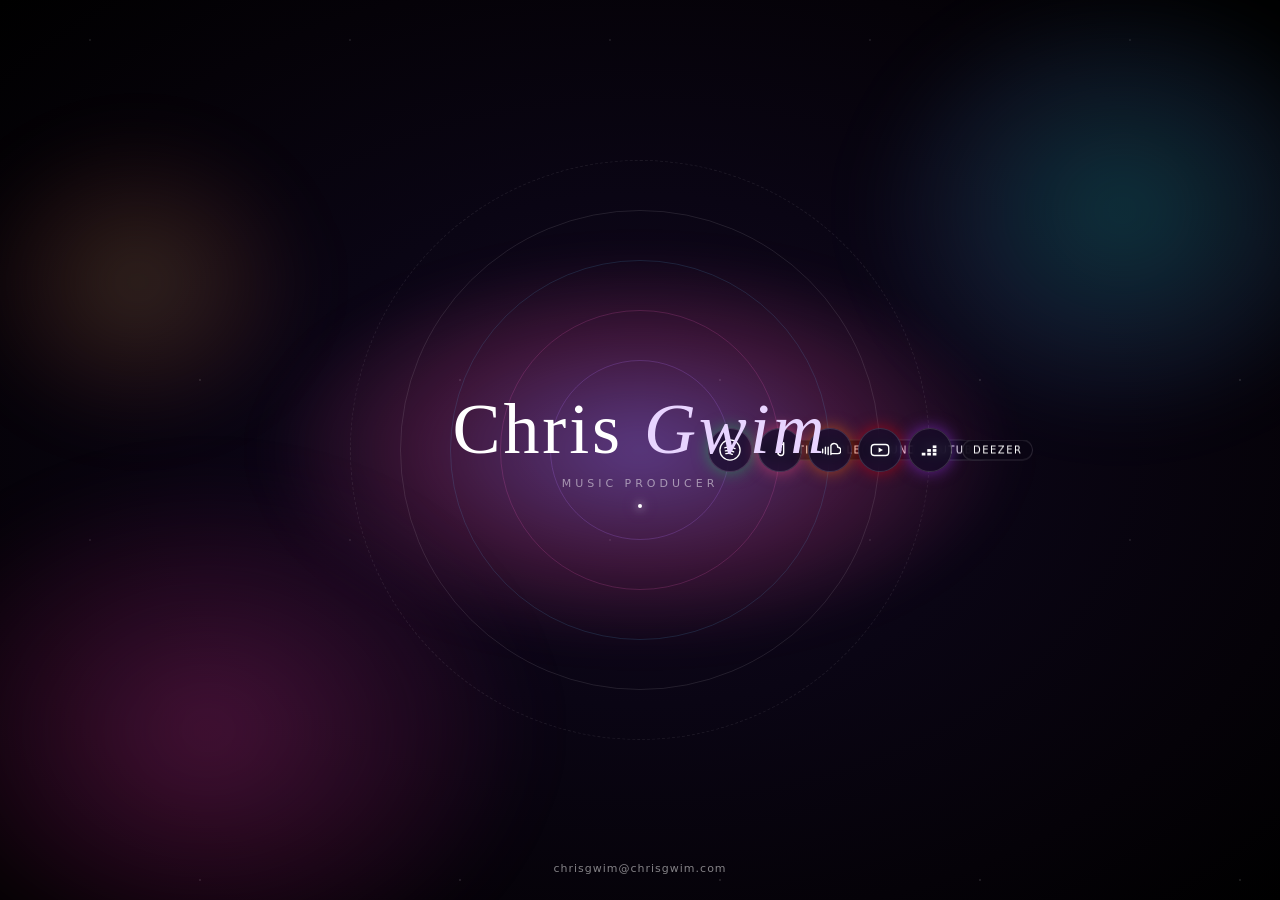
==== commit 91b2f149: "fix: wire real profile links, rebuild mobile layout, add share card + SEO - Wire all 5 planets to ve" ====
--- a/index.html
+++ b/index.html
@@ -4,15 +4,54 @@
   <meta charset="utf-8">
   <meta name="viewport" content="width=device-width,initial-scale=1">
   <title>Chris Gwim — Music</title>
-  <meta name="description" content="Music producer Chris Gwim — stream on Spotify, Apple Music, SoundCloud, Deezer, and follow on TikTok.">
+  <meta name="description" content="Music producer Chris Gwim — stream on Spotify, Apple Music, SoundCloud, YouTube, and Deezer.">
+  <link rel="canonical" href="https://links.chrisgwim.com/">
+  <meta name="theme-color" content="#050208">
+
+  <!-- Open Graph -->
   <meta property="og:title" content="Chris Gwim — Music">
   <meta property="og:description" content="Stream Chris Gwim everywhere you listen.">
   <meta property="og:type" content="website">
-  <link rel="icon" href="data:image/svg+xml,<svg xmlns='http://www.w3.org/2000/svg' viewBox='0 0 100 100'><rect width='100' height='100' fill='%23050208'/></svg>">
+  <meta property="og:url" content="https://links.chrisgwim.com/">
+  <meta property="og:image" content="https://links.chrisgwim.com/og.png">
+  <meta property="og:image:width" content="1200">
+  <meta property="og:image:height" content="630">
+  <meta property="og:image:alt" content="Chris Gwim — Music Producer">
+  <meta property="og:site_name" content="Chris Gwim">
+
+  <!-- Twitter / X -->
+  <meta name="twitter:card" content="summary_large_image">
+  <meta name="twitter:title" content="Chris Gwim — Music">
+  <meta name="twitter:description" content="Stream Chris Gwim everywhere you listen.">
+  <meta name="twitter:image" content="https://links.chrisgwim.com/og.png">
+
+  <link rel="icon" href="favicon.svg" type="image/svg+xml">
+  <link rel="apple-touch-icon" href="apple-touch-icon.png">
   <link rel="preconnect" href="https://fonts.googleapis.com">
   <link rel="preconnect" href="https://fonts.gstatic.com" crossorigin>
   <link href="https://fonts.googleapis.com/css2?family=Cormorant+Garamond:ital,wght@0,300;0,400;1,400&display=swap" rel="stylesheet">
   <link rel="stylesheet" href="styles.css">
+
+  <!-- Structured data: helps search engines link this page to Chris Gwim's verified artist profiles -->
+  <script type="application/ld+json">
+  {
+    "@context": "https://schema.org",
+    "@type": "MusicGroup",
+    "name": "Chris Gwim",
+    "url": "https://links.chrisgwim.com/",
+    "image": "https://links.chrisgwim.com/og.png",
+    "genre": ["Electronic", "Melodic Techno", "EDM"],
+    "sameAs": [
+      "https://open.spotify.com/artist/6ig7ktBEad43lWfaIGbVWj",
+      "https://music.apple.com/us/artist/chris-gwim/1874278935",
+      "https://soundcloud.com/chrisgwim",
+      "https://www.youtube.com/channel/UCmEy0B-IqiFATgSFhqSoFFA",
+      "https://www.deezer.com/us/artist/132090272",
+      "https://music.amazon.com/artists/B0947LL66D",
+      "https://listen.tidal.com/artist/24720859"
+    ]
+  }
+  </script>
 </head>
 <body class="labels-intro">
   <div class="stars"></div>
@@ -33,12 +72,11 @@
       <!-- Ring 1 — Spotify (innermost) -->
       <div class="ring ring-1" style="--radius: 90px;">
         <div class="orbit" style="--duration: 40s; --direction: normal;">
-          <!-- TODO: replace href="#" with Spotify artist URL -->
-          <a class="planet p-spotify" href="#" target="_blank" rel="noopener" aria-label="Listen on Spotify">
+          <a class="planet p-spotify" href="https://open.spotify.com/artist/6ig7ktBEad43lWfaIGbVWj" target="_blank" rel="noopener" aria-label="Listen on Spotify">
             <span class="planet-inner">
               <svg class="ico" viewBox="0 0 24 24" aria-hidden="true"><circle cx="12" cy="12" r="11" fill="none" stroke="currentColor" stroke-width="1.5"/><path d="M6.5 9.5c3.5-1 8-.5 11 1M7 13c3-.8 6.5-.3 9 1M7.5 16c2.5-.6 5-.2 7 .8" fill="none" stroke="currentColor" stroke-width="1.5" stroke-linecap="round"/></svg>
             </span>
-            <span class="label" aria-hidden="true">Spotify</span>
+            <span class="label">Spotify</span>
           </a>
         </div>
       </div>
@@ -46,12 +84,11 @@
       <!-- Ring 2 — Apple Music -->
       <div class="ring ring-2" style="--radius: 140px;">
         <div class="orbit" style="--duration: 55s; --direction: reverse; --delay: -12s;">
-          <!-- TODO: replace href="#" with Apple Music artist URL -->
-          <a class="planet p-apple" href="#" target="_blank" rel="noopener" aria-label="Listen on Apple Music">
+          <a class="planet p-apple" href="https://music.apple.com/us/artist/chris-gwim/1874278935" target="_blank" rel="noopener" aria-label="Listen on Apple Music">
             <span class="planet-inner">
               <svg class="ico" viewBox="0 0 24 24" aria-hidden="true"><path d="M16 4v11a3 3 0 1 1-3-3" fill="none" stroke="currentColor" stroke-width="1.5" stroke-linecap="round"/><path d="M10 17V7l6-1.5" fill="none" stroke="currentColor" stroke-width="1.5" stroke-linejoin="round"/></svg>
             </span>
-            <span class="label" aria-hidden="true">Apple Music</span>
+            <span class="label">Apple Music</span>
           </a>
         </div>
       </div>
@@ -59,38 +96,35 @@
       <!-- Ring 3 — SoundCloud -->
       <div class="ring ring-3" style="--radius: 190px;">
         <div class="orbit" style="--duration: 70s; --direction: normal; --delay: -25s;">
-          <!-- TODO: replace href="#" with SoundCloud profile URL -->
-          <a class="planet p-soundcloud" href="#" target="_blank" rel="noopener" aria-label="Listen on SoundCloud">
+          <a class="planet p-soundcloud" href="https://soundcloud.com/chrisgwim" target="_blank" rel="noopener" aria-label="Listen on SoundCloud">
             <span class="planet-inner">
               <svg class="ico" viewBox="0 0 24 24" aria-hidden="true"><path d="M4 15v-4M7 16v-7M10 17V9M13 17V7a4 4 0 0 1 7.5 2 3.5 3.5 0 0 1-.5 7H13" fill="none" stroke="currentColor" stroke-width="1.5" stroke-linecap="round" stroke-linejoin="round"/></svg>
             </span>
-            <span class="label" aria-hidden="true">SoundCloud</span>
+            <span class="label">SoundCloud</span>
           </a>
         </div>
       </div>
 
-      <!-- Ring 4 — Deezer -->
+      <!-- Ring 4 — YouTube -->
       <div class="ring ring-4" style="--radius: 240px;">
         <div class="orbit" style="--duration: 85s; --direction: reverse; --delay: -40s;">
-          <!-- TODO: replace href="#" with Deezer artist URL -->
-          <a class="planet p-deezer" href="#" target="_blank" rel="noopener" aria-label="Listen on Deezer">
+          <a class="planet p-youtube" href="https://www.youtube.com/channel/UCmEy0B-IqiFATgSFhqSoFFA" target="_blank" rel="noopener" aria-label="Watch on YouTube">
             <span class="planet-inner">
-              <svg class="ico" viewBox="0 0 24 24" aria-hidden="true"><rect x="3" y="15" width="4" height="3" fill="currentColor"/><rect x="9" y="15" width="4" height="3" fill="currentColor"/><rect x="15" y="15" width="4" height="3" fill="currentColor"/><rect x="9" y="11" width="4" height="3" fill="currentColor"/><rect x="15" y="11" width="4" height="3" fill="currentColor"/><rect x="15" y="7" width="4" height="3" fill="currentColor"/></svg>
+              <svg class="ico" viewBox="0 0 24 24" aria-hidden="true"><rect x="2.5" y="6" width="19" height="12" rx="3.5" fill="none" stroke="currentColor" stroke-width="1.5"/><path d="M10.5 9.3v5.4l4.7-2.7z" fill="currentColor"/></svg>
             </span>
-            <span class="label" aria-hidden="true">Deezer</span>
+            <span class="label">YouTube</span>
           </a>
         </div>
       </div>
 
-      <!-- Ring 5 — TikTok (outermost) -->
+      <!-- Ring 5 — Deezer (outermost) -->
       <div class="ring ring-5" style="--radius: 290px;">
         <div class="orbit" style="--duration: 100s; --direction: normal; --delay: -60s;">
-          <!-- TODO: replace href="#" with TikTok profile URL -->
-          <a class="planet p-tiktok" href="#" target="_blank" rel="noopener" aria-label="Follow on TikTok">
+          <a class="planet p-deezer" href="https://www.deezer.com/us/artist/132090272" target="_blank" rel="noopener" aria-label="Listen on Deezer">
             <span class="planet-inner">
-              <svg class="ico" viewBox="0 0 24 24" aria-hidden="true"><path d="M14 4v10.5a3.5 3.5 0 1 1-3.5-3.5M14 4a5 5 0 0 0 5 5" fill="none" stroke="currentColor" stroke-width="1.5" stroke-linecap="round"/></svg>
+              <svg class="ico" viewBox="0 0 24 24" aria-hidden="true"><rect x="3" y="15" width="4" height="3" fill="currentColor"/><rect x="9" y="15" width="4" height="3" fill="currentColor"/><rect x="15" y="15" width="4" height="3" fill="currentColor"/><rect x="9" y="11" width="4" height="3" fill="currentColor"/><rect x="15" y="11" width="4" height="3" fill="currentColor"/><rect x="15" y="7" width="4" height="3" fill="currentColor"/></svg>
             </span>
-            <span class="label" aria-hidden="true">TikTok</span>
+            <span class="label">Deezer</span>
           </a>
         </div>
       </div>
--- a/styles.css
+++ b/styles.css
@@ -287,8 +287,8 @@
 .p-spotify    .planet-inner { box-shadow: 0 0 16px rgba(29, 185, 84, 0.55); }
 .p-apple      .planet-inner { box-shadow: 0 0 16px rgba(255, 80, 120, 0.55); }
 .p-soundcloud .planet-inner { box-shadow: 0 0 16px rgba(255, 112, 0, 0.55); }
+.p-youtube    .planet-inner { box-shadow: 0 0 16px rgba(255, 0, 0, 0.5); }
 .p-deezer     .planet-inner { box-shadow: 0 0 16px rgba(162, 56, 255, 0.55); }
-.p-tiktok     .planet-inner { box-shadow: 0 0 16px rgba(37, 244, 238, 0.55); }
 
 .planet:hover .planet-inner,
 .planet:focus-visible .planet-inner {
@@ -299,6 +299,15 @@
 .planet:focus-visible { outline: none; }
 .planet:focus-visible .planet-inner {
   border-color: var(--fg);
+}
+
+/* Desktop: pause an orbit while its planet is hovered, so a moving target
+   stops under the cursor and is easy to click. Ambient motion resumes on leave. */
+@media (hover: hover) and (pointer: fine) {
+  .orbit:has(.planet:hover),
+  .planet:hover {
+    animation-play-state: paused;
+  }
 }
 
 /* ===== Labels ===== */
@@ -391,20 +400,96 @@
   :root { --scale: 0.85; }
 }
 
+/* ===== Mobile: orbital system collapses to a tappable vertical stack =====
+   Below 600px, orbits would bleed past the screen edge and the icons are
+   moving targets with no hover. So we drop the rotation and lay the five
+   platforms out as full-width, always-labeled rows — the reliable
+   link-in-bio pattern — while keeping the cosmic backdrop. */
 @media (max-width: 600px) {
-  :root { --scale: 0.62; }
   .nebula-core { width: 600px; height: 500px; }
   .nebula-cyan { width: 480px; height: 420px; }
   .nebula-magenta { width: 560px; height: 500px; }
   .nebula-gold { width: 340px; height: 300px; }
+
+  html, body { overflow-y: auto; }
+
+  .galaxy {
+    height: auto;
+    min-height: 100vh;
+    min-height: 100svh;
+    flex-direction: column;
+    justify-content: flex-start;
+    padding: 72px 22px 92px;
+    gap: 30px;
+  }
+
+  .orbits {
+    position: static;
+    inset: auto;
+    width: 100%;
+    max-width: 360px;
+    flex-direction: column;
+    gap: 12px;
+    pointer-events: auto;
+  }
+  .ring { position: static; width: 100%; height: auto; border: none; border-radius: 0; }
+  .orbit { position: static; width: 100%; height: auto; transform: none; animation: none; }
+
+  .planet {
+    position: static;
+    transform: none;
+    animation: none;
+    width: 100%;
+    height: 58px;
+    border-radius: 16px;
+    justify-content: flex-start;
+    gap: 14px;
+    padding: 0 18px;
+    background: rgba(20, 10, 40, 0.55);
+    border: 1px solid rgba(255, 255, 255, 0.12);
+    backdrop-filter: blur(8px);
+    -webkit-backdrop-filter: blur(8px);
+  }
+  .planet:active { transform: scale(0.985); }
+
+  .planet-inner {
+    width: 34px;
+    height: 34px;
+    flex: 0 0 34px;
+    background: transparent;
+    border: none;
+    box-shadow: none !important;
+  }
+  .planet .ico { width: 24px; height: 24px; }
+
+  /* Label is the visible platform name in each row */
+  .label {
+    position: static;
+    opacity: 1 !important;
+    transform: none;
+    background: none;
+    border: none;
+    backdrop-filter: none;
+    -webkit-backdrop-filter: none;
+    padding: 0;
+    font-size: 13px;
+    letter-spacing: 2px;
+  }
+
+  /* Brand color as a left accent bar on each row */
+  .p-spotify    { box-shadow: inset 3px 0 0 rgba(29, 185, 84, 0.95); }
+  .p-apple      { box-shadow: inset 3px 0 0 rgba(255, 80, 120, 0.95); }
+  .p-soundcloud { box-shadow: inset 3px 0 0 rgba(255, 112, 0, 0.95); }
+  .p-youtube    { box-shadow: inset 3px 0 0 rgba(255, 0, 0, 0.95); }
+  .p-deezer     { box-shadow: inset 3px 0 0 rgba(162, 56, 255, 0.95); }
+
+  /* Neutralize the desktop hover scale/glow on touch */
+  .planet:hover .planet-inner,
+  .planet:focus-visible .planet-inner { transform: none; }
 }
 
 @media (max-width: 360px) {
-  :root { --scale: 0.55; }
-}
-
-@media (max-height: 600px) {
-  :root { --scale: 0.55; }
+  .galaxy { padding-left: 16px; padding-right: 16px; }
 }
 
 /* ===== Reduced motion ===== */
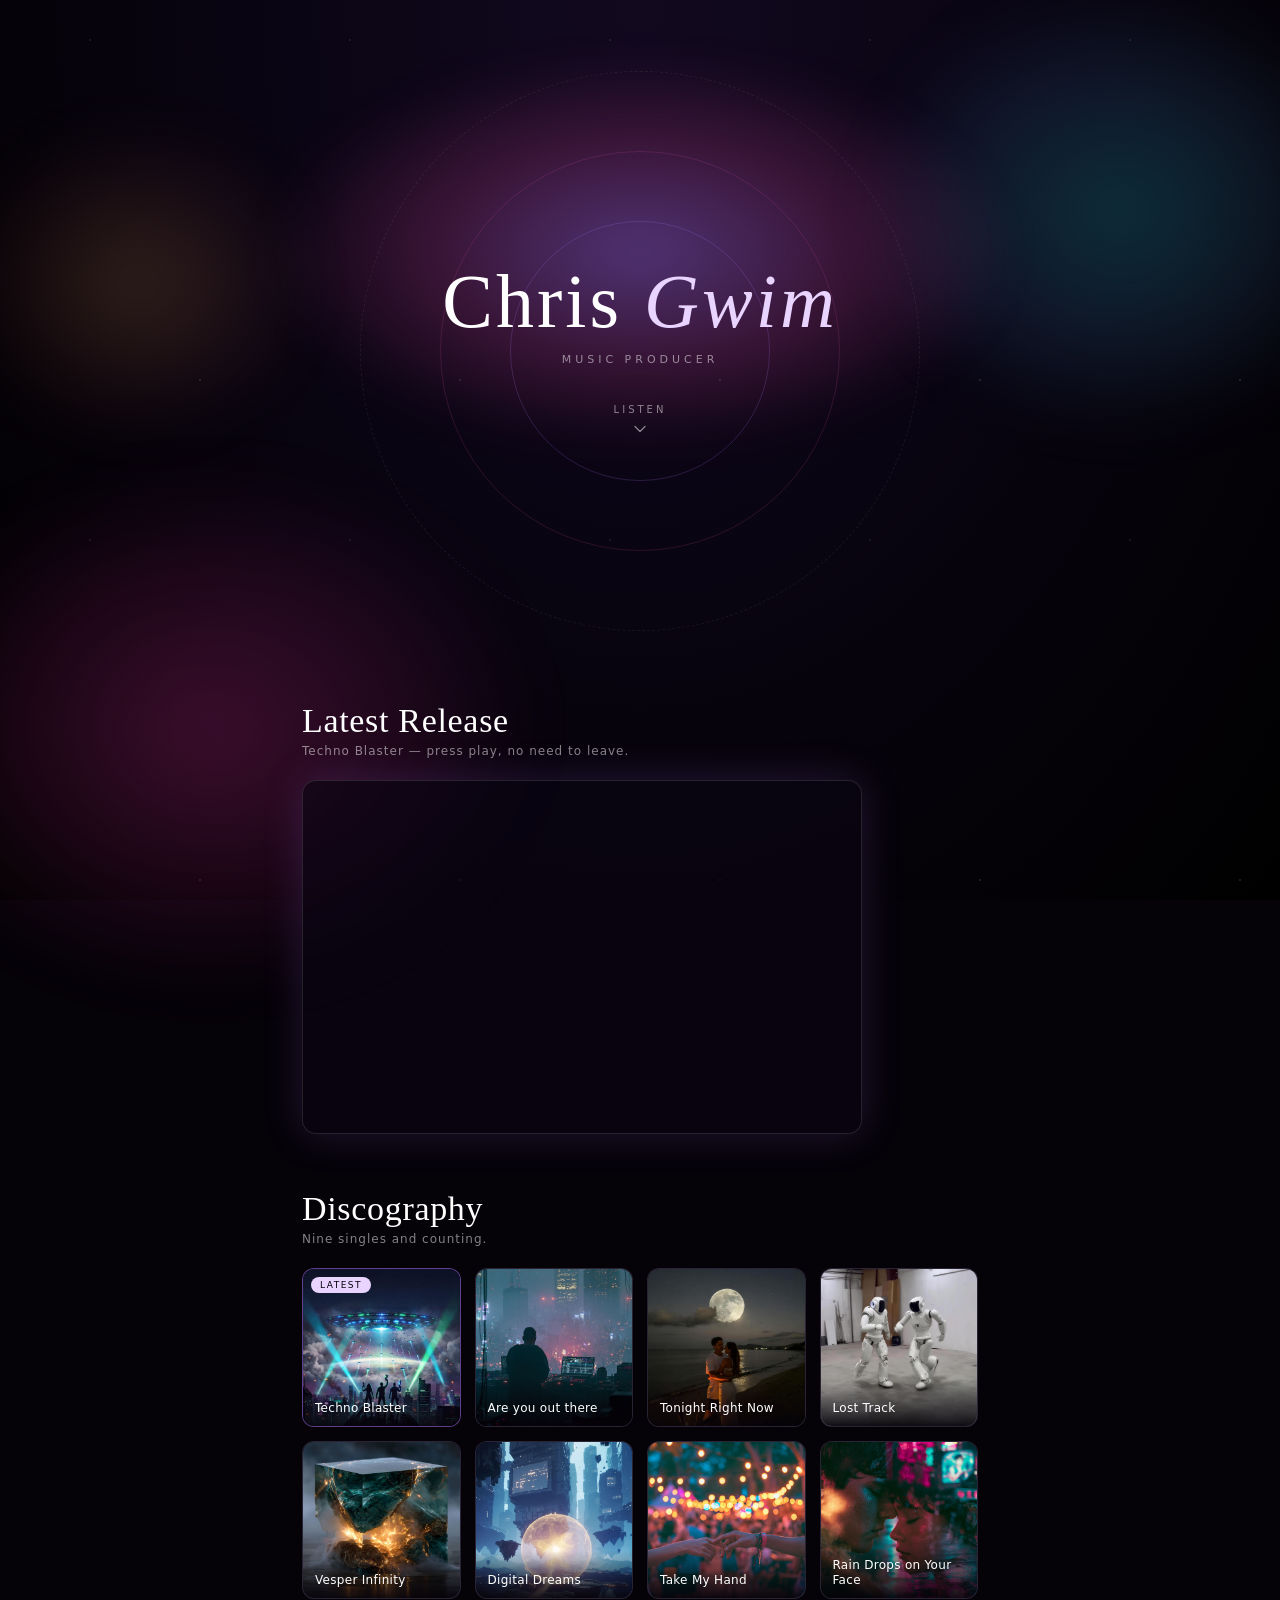
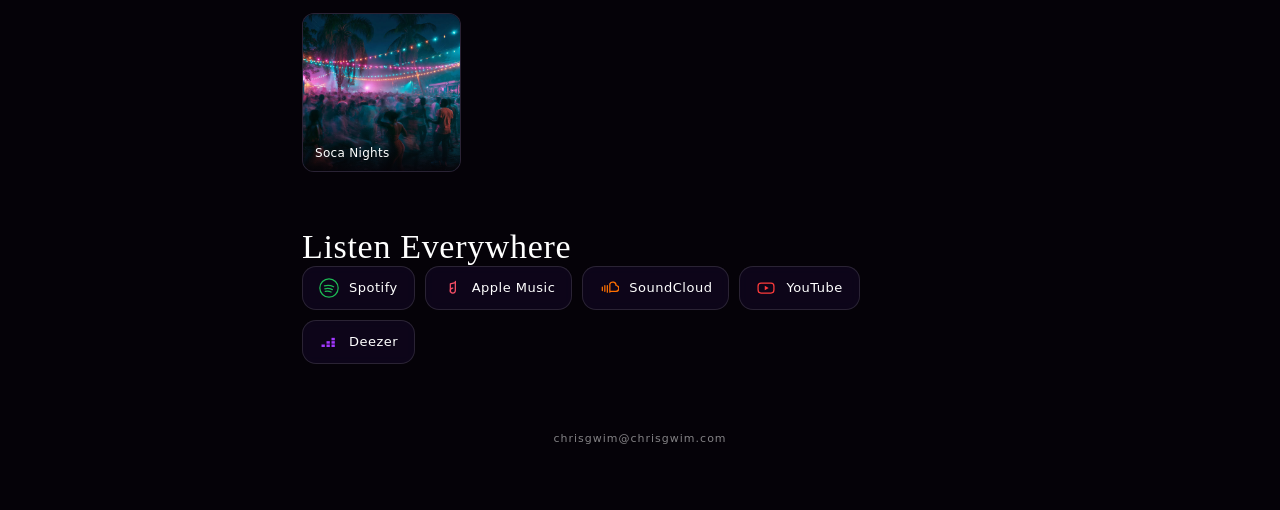
==== commit bfe52d30: "feat: music-first redesign — Spotify player, discography grid, scrolling layout - Rebuild as a one-p" ====
--- a/index.html
+++ b/index.html
@@ -4,13 +4,13 @@
   <meta charset="utf-8">
   <meta name="viewport" content="width=device-width,initial-scale=1">
   <title>Chris Gwim — Music</title>
-  <meta name="description" content="Music producer Chris Gwim — stream on Spotify, Apple Music, SoundCloud, YouTube, and Deezer.">
+  <meta name="description" content="Listen to music producer Chris Gwim — latest release plus the full catalog on Spotify, Apple Music, SoundCloud, YouTube, and Deezer.">
   <link rel="canonical" href="https://links.chrisgwim.com/">
   <meta name="theme-color" content="#050208">
 
   <!-- Open Graph -->
   <meta property="og:title" content="Chris Gwim — Music">
-  <meta property="og:description" content="Stream Chris Gwim everywhere you listen.">
+  <meta property="og:description" content="Press play. Listen to Chris Gwim's latest release and full catalog.">
   <meta property="og:type" content="website">
   <meta property="og:url" content="https://links.chrisgwim.com/">
   <meta property="og:image" content="https://links.chrisgwim.com/og.png">
@@ -22,7 +22,7 @@
   <!-- Twitter / X -->
   <meta name="twitter:card" content="summary_large_image">
   <meta name="twitter:title" content="Chris Gwim — Music">
-  <meta name="twitter:description" content="Stream Chris Gwim everywhere you listen.">
+  <meta name="twitter:description" content="Press play. Listen to Chris Gwim's latest release and full catalog.">
   <meta name="twitter:image" content="https://links.chrisgwim.com/og.png">
 
   <link rel="icon" href="favicon.svg" type="image/svg+xml">
@@ -32,7 +32,7 @@
   <link href="https://fonts.googleapis.com/css2?family=Cormorant+Garamond:ital,wght@0,300;0,400;1,400&display=swap" rel="stylesheet">
   <link rel="stylesheet" href="styles.css">
 
-  <!-- Structured data: helps search engines link this page to Chris Gwim's verified artist profiles -->
+  <!-- Structured data: artist + catalog -->
   <script type="application/ld+json">
   {
     "@context": "https://schema.org",
@@ -49,11 +49,22 @@
       "https://www.deezer.com/us/artist/132090272",
       "https://music.amazon.com/artists/B0947LL66D",
       "https://listen.tidal.com/artist/24720859"
+    ],
+    "album": [
+      { "@type": "MusicAlbum", "name": "Techno Blaster", "url": "https://www.deezer.com/album/1011425321", "image": "https://links.chrisgwim.com/covers/techno-blaster.jpg", "datePublished": "2026-06-23" },
+      { "@type": "MusicAlbum", "name": "Are you out there", "url": "https://www.deezer.com/album/1011425431", "image": "https://links.chrisgwim.com/covers/are-you-out-there.jpg", "datePublished": "2026-06-22" },
+      { "@type": "MusicAlbum", "name": "Tonight Right Now", "url": "https://www.deezer.com/album/1011425441", "image": "https://links.chrisgwim.com/covers/tonight-right-now.jpg", "datePublished": "2026-06-22" },
+      { "@type": "MusicAlbum", "name": "Lost Track", "url": "https://www.deezer.com/album/1011684451", "image": "https://links.chrisgwim.com/covers/lost-track.jpg", "datePublished": "2026-06-22" },
+      { "@type": "MusicAlbum", "name": "Vesper Infinity", "url": "https://www.deezer.com/album/1001074721", "image": "https://links.chrisgwim.com/covers/vesper-infinity.jpg", "datePublished": "2026-06-09" },
+      { "@type": "MusicAlbum", "name": "Digital Dreams", "url": "https://www.deezer.com/album/1001096741", "image": "https://links.chrisgwim.com/covers/digital-dreams.jpg", "datePublished": "2026-06-09" },
+      { "@type": "MusicAlbum", "name": "Take My Hand", "url": "https://www.deezer.com/album/1000318151", "image": "https://links.chrisgwim.com/covers/take-my-hand.jpg", "datePublished": "2026-06-09" },
+      { "@type": "MusicAlbum", "name": "Rain Drops on Your Face", "url": "https://www.deezer.com/album/1000297541", "image": "https://links.chrisgwim.com/covers/rain-drops-on-your-face.jpg", "datePublished": "2026-06-08" },
+      { "@type": "MusicAlbum", "name": "Soca Nights", "url": "https://www.deezer.com/album/999429721", "image": "https://links.chrisgwim.com/covers/soca-nights.jpg", "datePublished": "2026-06-07" }
     ]
   }
   </script>
 </head>
-<body class="labels-intro">
+<body>
   <div class="stars"></div>
   <div class="nebula nebula-core"></div>
   <div class="nebula nebula-cyan"></div>
@@ -61,79 +72,103 @@
   <div class="nebula nebula-gold"></div>
   <div class="shooting-star" id="shootingStar"></div>
 
-  <main class="galaxy">
-    <div class="center">
+  <main class="page">
+    <header class="hero">
+      <div class="hero-rings" aria-hidden="true">
+        <span class="hero-ring hr-1"></span>
+        <span class="hero-ring hr-2"></span>
+        <span class="hero-ring hr-3"></span>
+      </div>
       <h1 class="wordmark">Chris <em>Gwim</em></h1>
       <p class="tagline">Music Producer</p>
-      <span class="center-pinpoint" aria-hidden="true"></span>
-    </div>
+      <a class="scroll-cue" href="#listen" aria-label="Scroll to music">
+        <span>Listen</span>
+        <svg viewBox="0 0 24 24" aria-hidden="true"><path d="M6 9l6 6 6-6" fill="none" stroke="currentColor" stroke-width="1.5" stroke-linecap="round" stroke-linejoin="round"/></svg>
+      </a>
+    </header>
 
-    <nav class="orbits" aria-label="Streaming and social platforms">
-      <!-- Ring 1 — Spotify (innermost) -->
-      <div class="ring ring-1" style="--radius: 90px;">
-        <div class="orbit" style="--duration: 40s; --direction: normal;">
-          <a class="planet p-spotify" href="https://open.spotify.com/artist/6ig7ktBEad43lWfaIGbVWj" target="_blank" rel="noopener" aria-label="Listen on Spotify">
-            <span class="planet-inner">
-              <svg class="ico" viewBox="0 0 24 24" aria-hidden="true"><circle cx="12" cy="12" r="11" fill="none" stroke="currentColor" stroke-width="1.5"/><path d="M6.5 9.5c3.5-1 8-.5 11 1M7 13c3-.8 6.5-.3 9 1M7.5 16c2.5-.6 5-.2 7 .8" fill="none" stroke="currentColor" stroke-width="1.5" stroke-linecap="round"/></svg>
-            </span>
-            <span class="label">Spotify</span>
-          </a>
-        </div>
+    <section class="release" id="listen" aria-labelledby="release-h">
+      <h2 class="section-title" id="release-h">Latest Release</h2>
+      <p class="section-sub">Techno Blaster — press play, no need to leave.</p>
+      <div class="player-frame">
+        <iframe class="player" src="https://open.spotify.com/embed/artist/6ig7ktBEad43lWfaIGbVWj?utm_source=generator&theme=0" width="100%" height="352" frameborder="0" loading="lazy" allow="autoplay; clipboard-write; encrypted-media; fullscreen; picture-in-picture" title="Chris Gwim on Spotify"></iframe>
       </div>
+    </section>
 
-      <!-- Ring 2 — Apple Music -->
-      <div class="ring ring-2" style="--radius: 140px;">
-        <div class="orbit" style="--duration: 55s; --direction: reverse; --delay: -12s;">
-          <a class="planet p-apple" href="https://music.apple.com/us/artist/chris-gwim/1874278935" target="_blank" rel="noopener" aria-label="Listen on Apple Music">
-            <span class="planet-inner">
-              <svg class="ico" viewBox="0 0 24 24" aria-hidden="true"><path d="M16 4v11a3 3 0 1 1-3-3" fill="none" stroke="currentColor" stroke-width="1.5" stroke-linecap="round"/><path d="M10 17V7l6-1.5" fill="none" stroke="currentColor" stroke-width="1.5" stroke-linejoin="round"/></svg>
-            </span>
-            <span class="label">Apple Music</span>
-          </a>
-        </div>
+    <section class="discography" aria-labelledby="disco-h">
+      <h2 class="section-title" id="disco-h">Discography</h2>
+      <p class="section-sub">Nine singles and counting.</p>
+      <div class="grid">
+        <a class="cover is-latest" href="https://www.deezer.com/album/1011425321" target="_blank" rel="noopener">
+          <img src="covers/techno-blaster.jpg" alt="Techno Blaster cover" width="500" height="500" loading="lazy">
+          <span class="badge">Latest</span>
+          <span class="cover-title">Techno Blaster</span>
+        </a>
+        <a class="cover" href="https://www.deezer.com/album/1011425431" target="_blank" rel="noopener">
+          <img src="covers/are-you-out-there.jpg" alt="Are you out there cover" width="500" height="500" loading="lazy">
+          <span class="cover-title">Are you out there</span>
+        </a>
+        <a class="cover" href="https://www.deezer.com/album/1011425441" target="_blank" rel="noopener">
+          <img src="covers/tonight-right-now.jpg" alt="Tonight Right Now cover" width="500" height="500" loading="lazy">
+          <span class="cover-title">Tonight Right Now</span>
+        </a>
+        <a class="cover" href="https://www.deezer.com/album/1011684451" target="_blank" rel="noopener">
+          <img src="covers/lost-track.jpg" alt="Lost Track cover" width="500" height="500" loading="lazy">
+          <span class="cover-title">Lost Track</span>
+        </a>
+        <a class="cover" href="https://www.deezer.com/album/1001074721" target="_blank" rel="noopener">
+          <img src="covers/vesper-infinity.jpg" alt="Vesper Infinity cover" width="500" height="500" loading="lazy">
+          <span class="cover-title">Vesper Infinity</span>
+        </a>
+        <a class="cover" href="https://www.deezer.com/album/1001096741" target="_blank" rel="noopener">
+          <img src="covers/digital-dreams.jpg" alt="Digital Dreams cover" width="500" height="500" loading="lazy">
+          <span class="cover-title">Digital Dreams</span>
+        </a>
+        <a class="cover" href="https://www.deezer.com/album/1000318151" target="_blank" rel="noopener">
+          <img src="covers/take-my-hand.jpg" alt="Take My Hand cover" width="500" height="500" loading="lazy">
+          <span class="cover-title">Take My Hand</span>
+        </a>
+        <a class="cover" href="https://www.deezer.com/album/1000297541" target="_blank" rel="noopener">
+          <img src="covers/rain-drops-on-your-face.jpg" alt="Rain Drops on Your Face cover" width="500" height="500" loading="lazy">
+          <span class="cover-title">Rain Drops on Your Face</span>
+        </a>
+        <a class="cover" href="https://www.deezer.com/album/999429721" target="_blank" rel="noopener">
+          <img src="covers/soca-nights.jpg" alt="Soca Nights cover" width="500" height="500" loading="lazy">
+          <span class="cover-title">Soca Nights</span>
+        </a>
       </div>
+    </section>
 
-      <!-- Ring 3 — SoundCloud -->
-      <div class="ring ring-3" style="--radius: 190px;">
-        <div class="orbit" style="--duration: 70s; --direction: normal; --delay: -25s;">
-          <a class="planet p-soundcloud" href="https://soundcloud.com/chrisgwim" target="_blank" rel="noopener" aria-label="Listen on SoundCloud">
-            <span class="planet-inner">
-              <svg class="ico" viewBox="0 0 24 24" aria-hidden="true"><path d="M4 15v-4M7 16v-7M10 17V9M13 17V7a4 4 0 0 1 7.5 2 3.5 3.5 0 0 1-.5 7H13" fill="none" stroke="currentColor" stroke-width="1.5" stroke-linecap="round" stroke-linejoin="round"/></svg>
-            </span>
-            <span class="label">SoundCloud</span>
-          </a>
-        </div>
-      </div>
+    <section class="platforms" aria-labelledby="plat-h">
+      <h2 class="section-title" id="plat-h">Listen Everywhere</h2>
+      <nav class="platform-row" aria-label="Streaming platforms">
+        <a class="platform p-spotify" href="https://open.spotify.com/artist/6ig7ktBEad43lWfaIGbVWj" target="_blank" rel="noopener" aria-label="Spotify">
+          <svg class="ico" viewBox="0 0 24 24" aria-hidden="true"><circle cx="12" cy="12" r="11" fill="none" stroke="currentColor" stroke-width="1.5"/><path d="M6.5 9.5c3.5-1 8-.5 11 1M7 13c3-.8 6.5-.3 9 1M7.5 16c2.5-.6 5-.2 7 .8" fill="none" stroke="currentColor" stroke-width="1.5" stroke-linecap="round"/></svg>
+          <span>Spotify</span>
+        </a>
+        <a class="platform p-apple" href="https://music.apple.com/us/artist/chris-gwim/1874278935" target="_blank" rel="noopener" aria-label="Apple Music">
+          <svg class="ico" viewBox="0 0 24 24" aria-hidden="true"><path d="M16 4v11a3 3 0 1 1-3-3" fill="none" stroke="currentColor" stroke-width="1.5" stroke-linecap="round"/><path d="M10 17V7l6-1.5" fill="none" stroke="currentColor" stroke-width="1.5" stroke-linejoin="round"/></svg>
+          <span>Apple Music</span>
+        </a>
+        <a class="platform p-soundcloud" href="https://soundcloud.com/chrisgwim" target="_blank" rel="noopener" aria-label="SoundCloud">
+          <svg class="ico" viewBox="0 0 24 24" aria-hidden="true"><path d="M4 15v-4M7 16v-7M10 17V9M13 17V7a4 4 0 0 1 7.5 2 3.5 3.5 0 0 1-.5 7H13" fill="none" stroke="currentColor" stroke-width="1.5" stroke-linecap="round" stroke-linejoin="round"/></svg>
+          <span>SoundCloud</span>
+        </a>
+        <a class="platform p-youtube" href="https://www.youtube.com/channel/UCmEy0B-IqiFATgSFhqSoFFA" target="_blank" rel="noopener" aria-label="YouTube">
+          <svg class="ico" viewBox="0 0 24 24" aria-hidden="true"><rect x="2.5" y="6" width="19" height="12" rx="3.5" fill="none" stroke="currentColor" stroke-width="1.5"/><path d="M10.5 9.3v5.4l4.7-2.7z" fill="currentColor"/></svg>
+          <span>YouTube</span>
+        </a>
+        <a class="platform p-deezer" href="https://www.deezer.com/us/artist/132090272" target="_blank" rel="noopener" aria-label="Deezer">
+          <svg class="ico" viewBox="0 0 24 24" aria-hidden="true"><rect x="3" y="15" width="4" height="3" fill="currentColor"/><rect x="9" y="15" width="4" height="3" fill="currentColor"/><rect x="15" y="15" width="4" height="3" fill="currentColor"/><rect x="9" y="11" width="4" height="3" fill="currentColor"/><rect x="15" y="11" width="4" height="3" fill="currentColor"/><rect x="15" y="7" width="4" height="3" fill="currentColor"/></svg>
+          <span>Deezer</span>
+        </a>
+      </nav>
+    </section>
 
-      <!-- Ring 4 — YouTube -->
-      <div class="ring ring-4" style="--radius: 240px;">
-        <div class="orbit" style="--duration: 85s; --direction: reverse; --delay: -40s;">
-          <a class="planet p-youtube" href="https://www.youtube.com/channel/UCmEy0B-IqiFATgSFhqSoFFA" target="_blank" rel="noopener" aria-label="Watch on YouTube">
-            <span class="planet-inner">
-              <svg class="ico" viewBox="0 0 24 24" aria-hidden="true"><rect x="2.5" y="6" width="19" height="12" rx="3.5" fill="none" stroke="currentColor" stroke-width="1.5"/><path d="M10.5 9.3v5.4l4.7-2.7z" fill="currentColor"/></svg>
-            </span>
-            <span class="label">YouTube</span>
-          </a>
-        </div>
-      </div>
-
-      <!-- Ring 5 — Deezer (outermost) -->
-      <div class="ring ring-5" style="--radius: 290px;">
-        <div class="orbit" style="--duration: 100s; --direction: normal; --delay: -60s;">
-          <a class="planet p-deezer" href="https://www.deezer.com/us/artist/132090272" target="_blank" rel="noopener" aria-label="Listen on Deezer">
-            <span class="planet-inner">
-              <svg class="ico" viewBox="0 0 24 24" aria-hidden="true"><rect x="3" y="15" width="4" height="3" fill="currentColor"/><rect x="9" y="15" width="4" height="3" fill="currentColor"/><rect x="15" y="15" width="4" height="3" fill="currentColor"/><rect x="9" y="11" width="4" height="3" fill="currentColor"/><rect x="15" y="11" width="4" height="3" fill="currentColor"/><rect x="15" y="7" width="4" height="3" fill="currentColor"/></svg>
-            </span>
-            <span class="label">Deezer</span>
-          </a>
-        </div>
-      </div>
-    </nav>
+    <footer class="site-footer">
+      <a class="email" href="mailto:chrisgwim@chrisgwim.com" aria-label="Email Chris Gwim">chrisgwim@chrisgwim.com</a>
+    </footer>
   </main>
-
-  <footer class="site-footer">
-    <a class="email" href="mailto:chrisgwim@chrisgwim.com" aria-label="Email Chris Gwim">chrisgwim@chrisgwim.com</a>
-  </footer>
 
   <script src="script.js" defer></script>
 </body>
--- a/styles.css
+++ b/styles.css
@@ -5,19 +5,22 @@
   --bg-outer: #12091f;
   --fg: #ffffff;
   --muted: rgba(255, 255, 255, 0.5);
+  --faint: rgba(255, 255, 255, 0.12);
   --violet: #b478ff;
   --magenta: #ff3cb4;
   --cyan: #28dcf0;
   --accent-type: #e8d4ff;
-  --scale: 1;
+  --card: rgba(20, 10, 40, 0.55);
+  --maxw: 720px;
 }
 
 * { box-sizing: border-box; }
+
+html { scroll-behavior: smooth; }
 
 html, body {
   margin: 0;
   padding: 0;
-  min-height: 100vh;
   background: var(--bg-core);
   color: var(--fg);
   font-family: 'Cormorant Garamond', Georgia, serif;
@@ -27,13 +30,13 @@
 
 body {
   position: relative;
+  min-height: 100vh;
   background:
-    radial-gradient(ellipse at center, var(--bg-outer) 0%, var(--bg-mid) 40%, var(--bg-core) 75%, #000 100%);
-  min-height: 100vh;
-  overflow: hidden;
-}
-
-/* ===== Starfield (3 layers of radial-gradients) ===== */
+    radial-gradient(ellipse at top, var(--bg-outer) 0%, var(--bg-mid) 38%, var(--bg-core) 72%, #000 100%);
+  background-attachment: fixed;
+}
+
+/* ===== Starfield (fixed, parallax-ish) ===== */
 .stars {
   position: fixed;
   inset: 0;
@@ -59,127 +62,90 @@
   background-size: 260px 500px, 360px 600px, 500px 800px;
 }
 
-/* ===== Nebula glows ===== */
-.nebula {
-  position: fixed;
-  pointer-events: none;
-  z-index: 1;
-  filter: blur(30px);
-}
-
-/* Core nebula — centered behind the wordmark (breathing) */
+/* ===== Nebula glows (fixed) ===== */
+.nebula { position: fixed; pointer-events: none; z-index: 1; filter: blur(30px); }
+
 .nebula-core {
-  top: 50%;
-  left: 50%;
-  width: 900px;
-  height: 700px;
+  top: 28%; left: 50%;
+  width: 900px; height: 700px;
   transform: translate(-50%, -50%);
-  background:
-    radial-gradient(ellipse 60% 40% at 50% 50%,
-      rgba(180, 120, 255, 0.45) 0%,
-      rgba(255, 80, 180, 0.2) 40%,
-      transparent 70%);
+  background: radial-gradient(ellipse 60% 40% at 50% 50%,
+    rgba(180, 120, 255, 0.40) 0%, rgba(255, 80, 180, 0.18) 40%, transparent 70%);
   filter: blur(20px);
   animation: breathe 8s ease-in-out infinite;
 }
-
-/* Top-right cyan cloud (drifts) */
 .nebula-cyan {
-  top: -10%;
-  right: -15%;
-  width: 700px;
-  height: 600px;
-  background:
-    radial-gradient(ellipse 50% 50% at 50% 50%,
-      rgba(40, 220, 240, 0.22) 0%,
-      rgba(80, 180, 255, 0.1) 45%,
-      transparent 75%);
+  top: -10%; right: -15%;
+  width: 700px; height: 600px;
+  background: radial-gradient(ellipse 50% 50% at 50% 50%,
+    rgba(40, 220, 240, 0.20) 0%, rgba(80, 180, 255, 0.1) 45%, transparent 75%);
   animation: drift-a 22s ease-in-out infinite;
 }
-
-/* Bottom-left magenta cloud */
 .nebula-magenta {
-  bottom: -20%;
-  left: -15%;
-  width: 800px;
-  height: 700px;
-  background:
-    radial-gradient(ellipse 55% 50% at 50% 50%,
-      rgba(255, 60, 180, 0.25) 0%,
-      rgba(200, 40, 140, 0.12) 45%,
-      transparent 75%);
+  bottom: -20%; left: -15%;
+  width: 800px; height: 700px;
+  background: radial-gradient(ellipse 55% 50% at 50% 50%,
+    rgba(255, 60, 180, 0.22) 0%, rgba(200, 40, 140, 0.12) 45%, transparent 75%);
   animation: drift-b 28s ease-in-out infinite;
 }
-
-/* Top-left warm gold wisp (smaller, accent) */
 .nebula-gold {
-  top: 8%;
-  left: -8%;
-  width: 480px;
-  height: 420px;
-  background:
-    radial-gradient(ellipse 50% 50% at 50% 50%,
-      rgba(255, 190, 110, 0.18) 0%,
-      rgba(255, 130, 90, 0.08) 45%,
-      transparent 75%);
+  top: 8%; left: -8%;
+  width: 480px; height: 420px;
+  background: radial-gradient(ellipse 50% 50% at 50% 50%,
+    rgba(255, 190, 110, 0.16) 0%, rgba(255, 130, 90, 0.08) 45%, transparent 75%);
   animation: drift-c 34s ease-in-out infinite;
 }
 
-@keyframes breathe {
-  0%, 100% { transform: translate(-50%, -50%) scale(0.95); opacity: 0.85; }
-  50%      { transform: translate(-50%, -50%) scale(1.05); opacity: 1; }
-}
-
-@keyframes drift-a {
-  0%, 100% { transform: translate(0, 0) scale(1);    opacity: 0.9; }
-  50%      { transform: translate(-40px, 30px) scale(1.08); opacity: 1; }
-}
-
-@keyframes drift-b {
-  0%, 100% { transform: translate(0, 0) scale(1);    opacity: 0.85; }
-  50%      { transform: translate(50px, -40px) scale(1.1); opacity: 1; }
-}
-
-@keyframes drift-c {
-  0%, 100% { transform: translate(0, 0) scale(0.95);  opacity: 0.7; }
-  50%      { transform: translate(30px, 40px) scale(1.05); opacity: 0.95; }
-}
-
-/* ===== Galaxy layout ===== */
-.galaxy {
+@keyframes breathe { 0%,100% { transform: translate(-50%,-50%) scale(0.95); opacity: 0.85; } 50% { transform: translate(-50%,-50%) scale(1.05); opacity: 1; } }
+@keyframes drift-a { 0%,100% { transform: translate(0,0) scale(1); opacity: 0.9; } 50% { transform: translate(-40px,30px) scale(1.08); opacity: 1; } }
+@keyframes drift-b { 0%,100% { transform: translate(0,0) scale(1); opacity: 0.85; } 50% { transform: translate(50px,-40px) scale(1.1); opacity: 1; } }
+@keyframes drift-c { 0%,100% { transform: translate(0,0) scale(0.95); opacity: 0.7; } 50% { transform: translate(30px,40px) scale(1.05); opacity: 0.95; } }
+
+/* ===== Page shell ===== */
+.page {
   position: relative;
   z-index: 2;
-  width: 100vw;
-  height: 100vh;
+  max-width: var(--maxw);
+  margin: 0 auto;
+  padding: 0 22px 64px;
+}
+
+/* ===== Hero ===== */
+.hero {
+  position: relative;
+  min-height: 78vh;
+  min-height: 78svh;
   display: flex;
+  flex-direction: column;
   align-items: center;
   justify-content: center;
-}
-
-.center {
-  position: relative;
-  z-index: 5;
   text-align: center;
-  padding: 16px;
-}
+}
+
+.hero-rings { position: absolute; inset: 0; display: flex; align-items: center; justify-content: center; pointer-events: none; }
+.hero-ring {
+  position: absolute;
+  border-radius: 50%;
+  border: 1px solid var(--faint);
+}
+.hr-1 { width: 260px; height: 260px; border-color: rgba(180,120,255,0.20); animation: spin 60s linear infinite; }
+.hr-2 { width: 400px; height: 400px; border-color: rgba(255,100,200,0.14); animation: spin 95s linear infinite reverse; }
+.hr-3 { width: 560px; height: 560px; border-style: dashed; border-color: rgba(255,255,255,0.07); animation: spin 130s linear infinite; }
+@keyframes spin { from { transform: rotate(0); } to { transform: rotate(360deg); } }
 
 .wordmark {
+  position: relative;
   margin: 0;
   font-weight: 300;
-  font-size: clamp(44px, 6vw, 72px);
+  font-size: clamp(46px, 8vw, 76px);
   letter-spacing: 0.04em;
   line-height: 1;
-  color: var(--fg);
-}
-
-.wordmark em {
-  font-style: italic;
-  font-weight: 400;
-  color: var(--accent-type);
-}
+}
+.wordmark em { font-style: italic; font-weight: 400; color: var(--accent-type); }
 
 .tagline {
-  margin: 12px 0 0;
+  position: relative;
+  margin: 14px 0 0;
   font-family: system-ui, -apple-system, sans-serif;
   font-size: 11px;
   letter-spacing: 4px;
@@ -187,174 +153,139 @@
   color: var(--muted);
 }
 
-.center-pinpoint {
+.scroll-cue {
+  position: relative;
+  margin-top: 38px;
+  display: inline-flex;
+  flex-direction: column;
+  align-items: center;
+  gap: 4px;
+  text-decoration: none;
+  color: var(--muted);
+  font-family: system-ui, -apple-system, sans-serif;
+  font-size: 10px;
+  letter-spacing: 3px;
+  text-transform: uppercase;
+  transition: color 0.2s ease;
+  animation: bob 2.4s ease-in-out infinite;
+}
+.scroll-cue:hover { color: var(--fg); }
+.scroll-cue svg { width: 20px; height: 20px; }
+@keyframes bob { 0%,100% { transform: translateY(0); } 50% { transform: translateY(5px); } }
+
+/* ===== Sections ===== */
+section { margin: 0 0 56px; }
+.section-title {
+  margin: 0;
+  font-weight: 300;
+  font-size: clamp(26px, 4vw, 34px);
+  letter-spacing: 0.02em;
+}
+.section-sub {
+  margin: 4px 0 22px;
+  font-family: system-ui, -apple-system, sans-serif;
+  font-size: 12px;
+  letter-spacing: 1px;
+  color: var(--muted);
+}
+
+/* ===== Player ===== */
+.player-frame {
+  max-width: 560px;
+  border-radius: 14px;
+  overflow: hidden;
+  border: 1px solid var(--faint);
+  box-shadow: 0 0 40px rgba(180, 120, 255, 0.18);
+  background: rgba(10, 5, 20, 0.6);
+}
+.player { display: block; width: 100%; border: 0; }
+
+/* ===== Discography ===== */
+.grid {
+  display: grid;
+  grid-template-columns: repeat(auto-fill, minmax(150px, 1fr));
+  gap: 14px;
+}
+.cover {
+  position: relative;
   display: block;
-  width: 4px;
-  height: 4px;
-  border-radius: 50%;
-  background: var(--fg);
-  margin: 14px auto 0;
-  box-shadow: 0 0 8px var(--fg), 0 0 16px rgba(232, 212, 255, 0.6);
-}
-
-/* ===== Orbital system ===== */
-.orbits {
-  position: absolute;
-  inset: 0;
-  pointer-events: none;
-  display: flex;
-  align-items: center;
-  justify-content: center;
-}
-
-.ring {
-  position: absolute;
-  width: calc(var(--radius) * 2 * var(--scale));
-  height: calc(var(--radius) * 2 * var(--scale));
-  border-radius: 50%;
-  border: 1px solid rgba(255, 255, 255, 0.1);
-  pointer-events: none;
-}
-
-.ring-1 { border-color: rgba(180, 120, 255, 0.22); }
-.ring-2 { border-color: rgba(255, 100, 200, 0.18); }
-.ring-3 { border-color: rgba(100, 200, 255, 0.14); }
-.ring-4 { border-color: rgba(255, 255, 255, 0.1); }
-.ring-5 { border-style: dashed; border-color: rgba(255, 255, 255, 0.08); }
-
-/* The orbit wrapper rotates; the planet counter-rotates to stay upright */
-.orbit {
-  position: absolute;
-  top: 50%;
-  left: 50%;
-  width: calc(var(--radius) * 2 * var(--scale));
-  height: calc(var(--radius) * 2 * var(--scale));
-  transform: translate(-50%, -50%);
-  animation: orbit var(--duration) linear infinite;
-  animation-direction: var(--direction, normal);
-  animation-delay: var(--delay, 0s);
-  pointer-events: none;
-}
-
-@keyframes orbit {
-  from { transform: translate(-50%, -50%) rotate(0deg); }
-  to   { transform: translate(-50%, -50%) rotate(360deg); }
-}
-
-@keyframes planet-counter {
-  from { transform: rotate(0deg); }
-  to   { transform: rotate(-360deg); }
-}
-
-.planet {
-  position: absolute;
-  top: 50%;
-  left: 100%;
-  transform: translate(-50%, -50%);
-  width: 44px;
-  height: 44px;
-  border-radius: 50%;
-  display: flex;
-  align-items: center;
-  justify-content: center;
+  border-radius: 12px;
+  overflow: hidden;
   text-decoration: none;
   color: var(--fg);
-  pointer-events: auto;
-  cursor: pointer;
-  animation: planet-counter var(--duration) linear infinite;
-  animation-direction: var(--direction, normal);
-  animation-delay: var(--delay, 0s);
-  transition: transform 0.2s ease;
-}
-
-.planet-inner {
-  width: 44px;
-  height: 44px;
-  border-radius: 50%;
-  background: rgba(20, 10, 40, 0.7);
-  border: 1px solid rgba(255, 255, 255, 0.15);
+  border: 1px solid var(--faint);
+  background: var(--card);
+  transition: transform 0.2s ease, box-shadow 0.2s ease;
+}
+.cover img { display: block; width: 100%; height: auto; aspect-ratio: 1 / 1; object-fit: cover; }
+.cover:hover, .cover:focus-visible {
+  transform: translateY(-4px);
+  box-shadow: 0 8px 30px rgba(180, 120, 255, 0.30);
+  outline: none;
+}
+.cover:focus-visible { border-color: var(--fg); }
+.cover-title {
+  position: absolute;
+  left: 0; right: 0; bottom: 0;
+  padding: 22px 12px 10px;
+  font-family: system-ui, -apple-system, sans-serif;
+  font-size: 12px;
+  letter-spacing: 0.3px;
+  line-height: 1.25;
+  background: linear-gradient(to top, rgba(5, 2, 8, 0.92), rgba(5, 2, 8, 0));
+}
+.badge {
+  position: absolute;
+  top: 8px; left: 8px;
+  padding: 3px 9px;
+  border-radius: 20px;
+  font-family: system-ui, -apple-system, sans-serif;
+  font-size: 9px;
+  letter-spacing: 1.5px;
+  text-transform: uppercase;
+  color: #050208;
+  background: var(--accent-type);
+}
+.is-latest { border-color: rgba(180, 120, 255, 0.5); }
+
+/* ===== Platform row ===== */
+.platform-row { display: flex; flex-wrap: wrap; gap: 10px; }
+.platform {
+  display: inline-flex;
+  align-items: center;
+  gap: 10px;
+  padding: 11px 16px;
+  border-radius: 14px;
+  text-decoration: none;
+  color: var(--fg);
+  background: var(--card);
+  border: 1px solid var(--faint);
   backdrop-filter: blur(6px);
   -webkit-backdrop-filter: blur(6px);
-  display: flex;
-  align-items: center;
-  justify-content: center;
-  transition: transform 0.2s ease, box-shadow 0.2s ease;
-}
-
-.planet .ico { width: 22px; height: 22px; }
-
-/* Per-platform brand-color glow */
-.p-spotify    .planet-inner { box-shadow: 0 0 16px rgba(29, 185, 84, 0.55); }
-.p-apple      .planet-inner { box-shadow: 0 0 16px rgba(255, 80, 120, 0.55); }
-.p-soundcloud .planet-inner { box-shadow: 0 0 16px rgba(255, 112, 0, 0.55); }
-.p-youtube    .planet-inner { box-shadow: 0 0 16px rgba(255, 0, 0, 0.5); }
-.p-deezer     .planet-inner { box-shadow: 0 0 16px rgba(162, 56, 255, 0.55); }
-
-.planet:hover .planet-inner,
-.planet:focus-visible .planet-inner {
-  transform: scale(1.15);
-  box-shadow: 0 0 24px rgba(255, 255, 255, 0.8);
-}
-
-.planet:focus-visible { outline: none; }
-.planet:focus-visible .planet-inner {
-  border-color: var(--fg);
-}
-
-/* Desktop: pause an orbit while its planet is hovered, so a moving target
-   stops under the cursor and is easy to click. Ambient motion resumes on leave. */
-@media (hover: hover) and (pointer: fine) {
-  .orbit:has(.planet:hover),
-  .planet:hover {
-    animation-play-state: paused;
-  }
-}
-
-/* ===== Labels ===== */
-.label {
-  position: absolute;
-  top: 50%;
-  left: calc(100% + 10px);
-  transform: translateY(-50%);
-  white-space: nowrap;
-  padding: 4px 10px;
-  border-radius: 20px;
-  background: rgba(10, 5, 20, 0.8);
-  border: 1px solid rgba(255, 255, 255, 0.15);
-  backdrop-filter: blur(6px);
-  -webkit-backdrop-filter: blur(6px);
-  font-family: system-ui, -apple-system, sans-serif;
-  font-size: 10px;
-  letter-spacing: 1.5px;
-  text-transform: uppercase;
-  color: var(--fg);
-  opacity: 0;
-  pointer-events: none;
-  transition: opacity 0.2s ease;
-}
-
-.planet:hover .label,
-.planet:focus-visible .label {
-  opacity: 1;
-}
-
-/* Intro state: first 3s all labels are visible */
-body.labels-intro .label {
-  opacity: 1;
-  transition: opacity 0.4s ease;
-}
-
-body.labels-intro.labels-intro-hide .label {
-  opacity: 0;
-}
+  font-family: system-ui, -apple-system, sans-serif;
+  font-size: 13px;
+  letter-spacing: 0.5px;
+  transition: transform 0.18s ease, border-color 0.18s ease, box-shadow 0.18s ease;
+}
+.platform .ico { width: 20px; height: 20px; flex: 0 0 20px; }
+.platform:hover, .platform:focus-visible { transform: translateY(-2px); border-color: rgba(255,255,255,0.35); outline: none; }
+.p-spotify:hover    { box-shadow: 0 0 18px rgba(29, 185, 84, 0.45); }
+.p-apple:hover      { box-shadow: 0 0 18px rgba(255, 80, 120, 0.45); }
+.p-soundcloud:hover { box-shadow: 0 0 18px rgba(255, 112, 0, 0.45); }
+.p-youtube:hover    { box-shadow: 0 0 18px rgba(255, 0, 0, 0.40); }
+.p-deezer:hover     { box-shadow: 0 0 18px rgba(162, 56, 255, 0.45); }
+.p-spotify    .ico { color: #1db954; }
+.p-apple      .ico { color: #fb5068; }
+.p-soundcloud .ico { color: #ff7000; }
+.p-youtube    .ico { color: #ff3b3b; }
+.p-deezer     .ico { color: #a238ff; }
 
 /* ===== Shooting star ===== */
 .shooting-star {
   position: fixed;
   top: var(--start-y, -10%);
   left: var(--start-x, -10%);
-  width: 2px;
-  height: 2px;
+  width: 2px; height: 2px;
   background: #fff;
   border-radius: 50%;
   box-shadow: 0 0 8px #fff, 0 0 20px rgba(255,255,255,0.6);
@@ -362,28 +293,16 @@
   z-index: 3;
   opacity: 0;
 }
-
-.shooting-star.flash {
-  animation: shoot 1.6s ease-out forwards;
-}
-
+.shooting-star.flash { animation: shoot 1.6s ease-out forwards; }
 @keyframes shoot {
-  0%   { opacity: 0; transform: translate(0, 0); }
-  10%  { opacity: 1; }
-  80%  { opacity: 1; }
+  0% { opacity: 0; transform: translate(0,0); }
+  10% { opacity: 1; }
+  80% { opacity: 1; }
   100% { opacity: 0; transform: translate(var(--dx, 600px), var(--dy, 400px)); }
 }
 
 /* ===== Footer ===== */
-.site-footer {
-  position: fixed;
-  bottom: 24px;
-  left: 0;
-  right: 0;
-  text-align: center;
-  z-index: 5;
-}
-
+.site-footer { text-align: center; padding-top: 8px; }
 .email {
   font-family: system-ui, -apple-system, sans-serif;
   font-size: 11px;
@@ -392,119 +311,19 @@
   text-decoration: none;
   transition: color 0.2s ease;
 }
-
 .email:hover { color: var(--fg); }
 
 /* ===== Responsive ===== */
-@media (max-width: 900px) {
-  :root { --scale: 0.85; }
-}
-
-/* ===== Mobile: orbital system collapses to a tappable vertical stack =====
-   Below 600px, orbits would bleed past the screen edge and the icons are
-   moving targets with no hover. So we drop the rotation and lay the five
-   platforms out as full-width, always-labeled rows — the reliable
-   link-in-bio pattern — while keeping the cosmic backdrop. */
 @media (max-width: 600px) {
-  .nebula-core { width: 600px; height: 500px; }
-  .nebula-cyan { width: 480px; height: 420px; }
-  .nebula-magenta { width: 560px; height: 500px; }
-  .nebula-gold { width: 340px; height: 300px; }
-
-  html, body { overflow-y: auto; }
-
-  .galaxy {
-    height: auto;
-    min-height: 100vh;
-    min-height: 100svh;
-    flex-direction: column;
-    justify-content: flex-start;
-    padding: 72px 22px 92px;
-    gap: 30px;
-  }
-
-  .orbits {
-    position: static;
-    inset: auto;
-    width: 100%;
-    max-width: 360px;
-    flex-direction: column;
-    gap: 12px;
-    pointer-events: auto;
-  }
-  .ring { position: static; width: 100%; height: auto; border: none; border-radius: 0; }
-  .orbit { position: static; width: 100%; height: auto; transform: none; animation: none; }
-
-  .planet {
-    position: static;
-    transform: none;
-    animation: none;
-    width: 100%;
-    height: 58px;
-    border-radius: 16px;
-    justify-content: flex-start;
-    gap: 14px;
-    padding: 0 18px;
-    background: rgba(20, 10, 40, 0.55);
-    border: 1px solid rgba(255, 255, 255, 0.12);
-    backdrop-filter: blur(8px);
-    -webkit-backdrop-filter: blur(8px);
-  }
-  .planet:active { transform: scale(0.985); }
-
-  .planet-inner {
-    width: 34px;
-    height: 34px;
-    flex: 0 0 34px;
-    background: transparent;
-    border: none;
-    box-shadow: none !important;
-  }
-  .planet .ico { width: 24px; height: 24px; }
-
-  /* Label is the visible platform name in each row */
-  .label {
-    position: static;
-    opacity: 1 !important;
-    transform: none;
-    background: none;
-    border: none;
-    backdrop-filter: none;
-    -webkit-backdrop-filter: none;
-    padding: 0;
-    font-size: 13px;
-    letter-spacing: 2px;
-  }
-
-  /* Brand color as a left accent bar on each row */
-  .p-spotify    { box-shadow: inset 3px 0 0 rgba(29, 185, 84, 0.95); }
-  .p-apple      { box-shadow: inset 3px 0 0 rgba(255, 80, 120, 0.95); }
-  .p-soundcloud { box-shadow: inset 3px 0 0 rgba(255, 112, 0, 0.95); }
-  .p-youtube    { box-shadow: inset 3px 0 0 rgba(255, 0, 0, 0.95); }
-  .p-deezer     { box-shadow: inset 3px 0 0 rgba(162, 56, 255, 0.95); }
-
-  /* Neutralize the desktop hover scale/glow on touch */
-  .planet:hover .planet-inner,
-  .planet:focus-visible .planet-inner { transform: none; }
-}
-
-@media (max-width: 360px) {
-  .galaxy { padding-left: 16px; padding-right: 16px; }
+  .page { padding: 0 18px 56px; }
+  .hero { min-height: 72vh; min-height: 72svh; }
+  .grid { grid-template-columns: repeat(auto-fill, minmax(132px, 1fr)); gap: 12px; }
+  .platform-row { flex-direction: column; }
+  .platform { width: 100%; }
 }
 
 /* ===== Reduced motion ===== */
 @media (prefers-reduced-motion: reduce) {
-  .nebula,
-  .orbit,
-  .planet,
-  .shooting-star {
-    animation: none !important;
-  }
-  .label {
-    opacity: 1 !important;
-    position: static;
-    transform: none;
-    display: inline-block;
-    margin-top: 6px;
-  }
-}
+  html { scroll-behavior: auto; }
+  .nebula, .hero-ring, .shooting-star, .scroll-cue { animation: none !important; }
+}
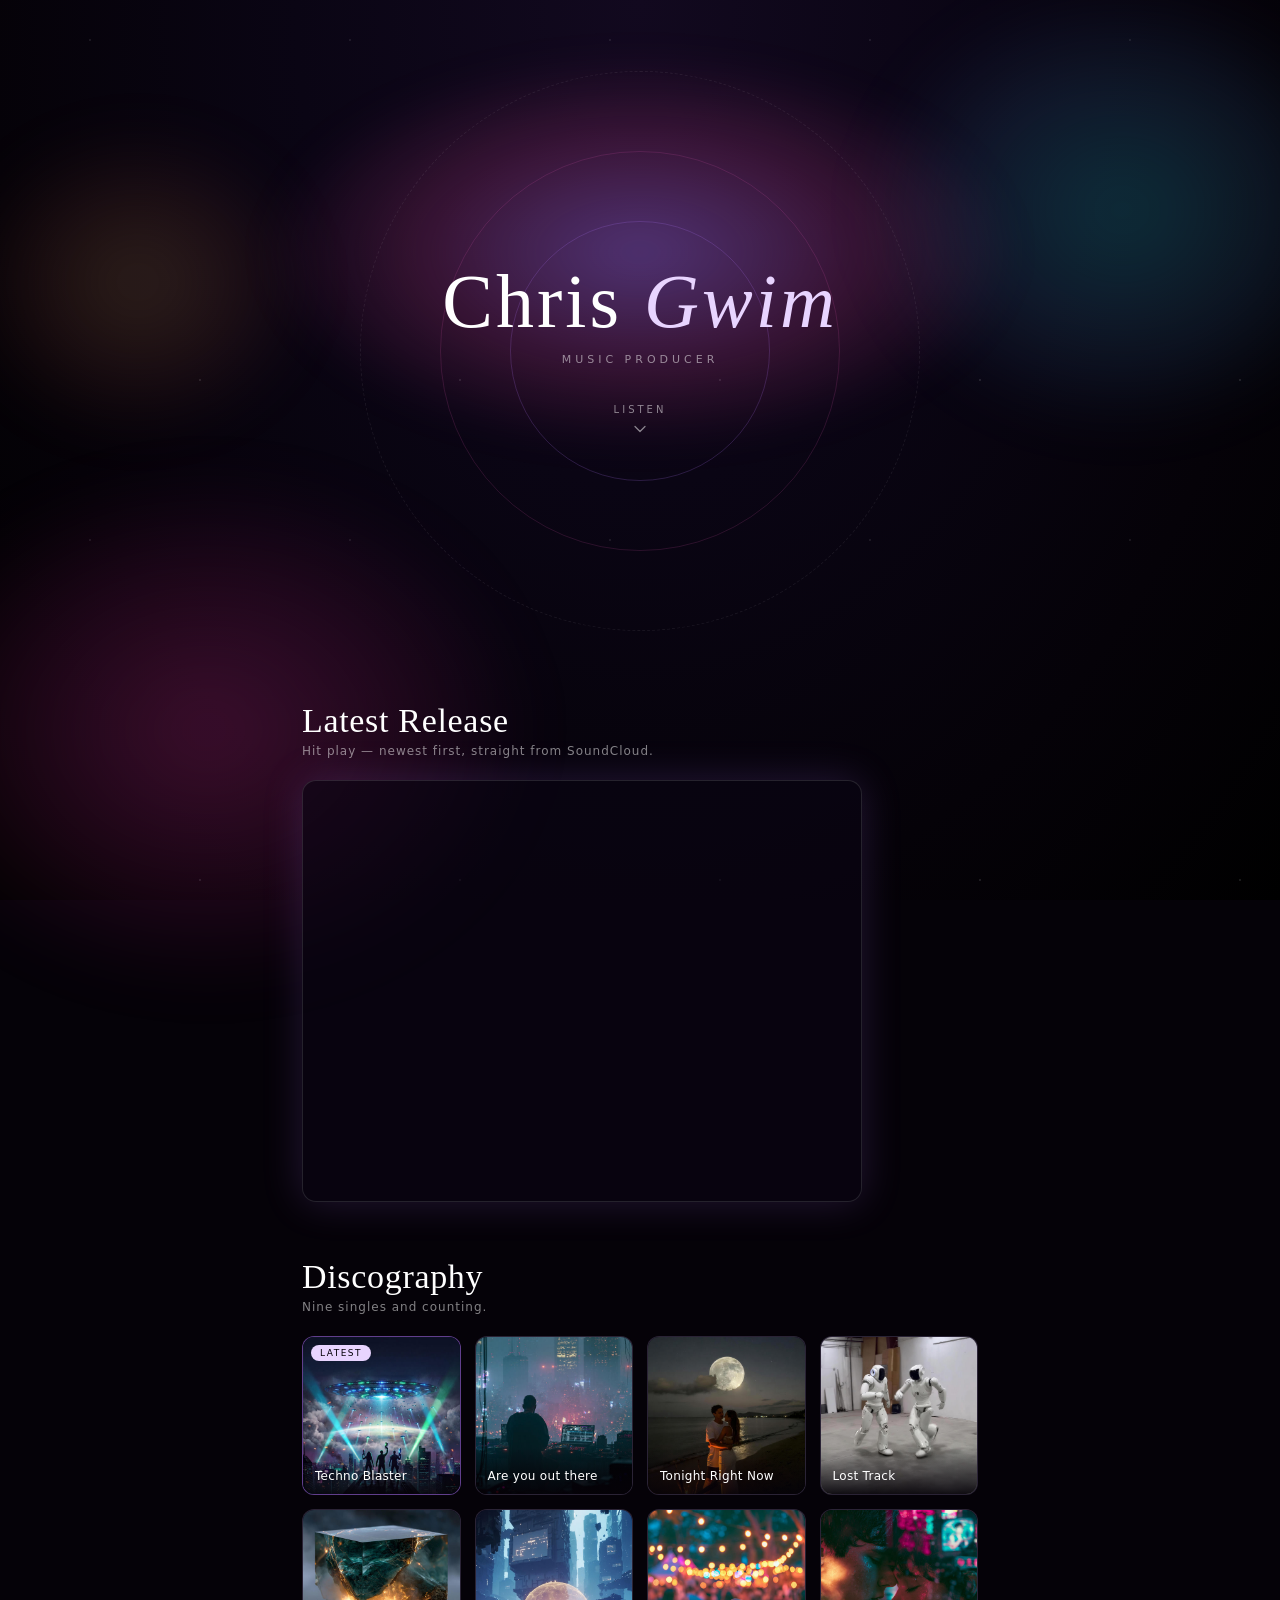
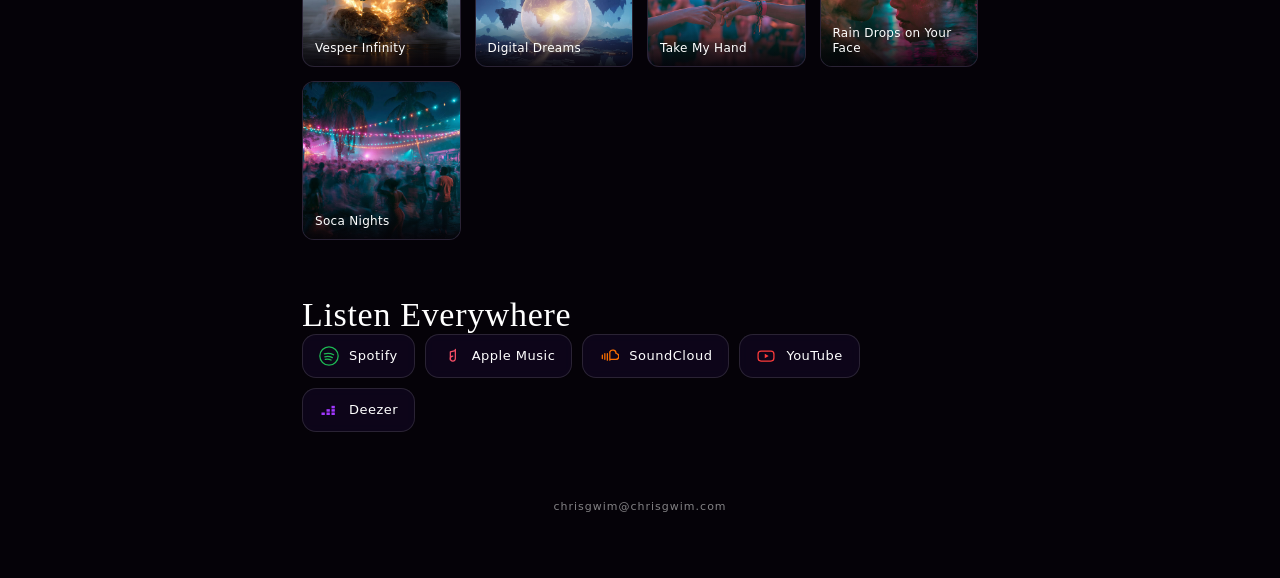
==== commit 9b92a5a2: "tweak: SoundCloud player + Spotify discography links - Swap the featured player from the Spotify art" ====
--- a/index.html
+++ b/index.html
@@ -51,15 +51,15 @@
       "https://listen.tidal.com/artist/24720859"
     ],
     "album": [
-      { "@type": "MusicAlbum", "name": "Techno Blaster", "url": "https://www.deezer.com/album/1011425321", "image": "https://links.chrisgwim.com/covers/techno-blaster.jpg", "datePublished": "2026-06-23" },
-      { "@type": "MusicAlbum", "name": "Are you out there", "url": "https://www.deezer.com/album/1011425431", "image": "https://links.chrisgwim.com/covers/are-you-out-there.jpg", "datePublished": "2026-06-22" },
-      { "@type": "MusicAlbum", "name": "Tonight Right Now", "url": "https://www.deezer.com/album/1011425441", "image": "https://links.chrisgwim.com/covers/tonight-right-now.jpg", "datePublished": "2026-06-22" },
-      { "@type": "MusicAlbum", "name": "Lost Track", "url": "https://www.deezer.com/album/1011684451", "image": "https://links.chrisgwim.com/covers/lost-track.jpg", "datePublished": "2026-06-22" },
-      { "@type": "MusicAlbum", "name": "Vesper Infinity", "url": "https://www.deezer.com/album/1001074721", "image": "https://links.chrisgwim.com/covers/vesper-infinity.jpg", "datePublished": "2026-06-09" },
-      { "@type": "MusicAlbum", "name": "Digital Dreams", "url": "https://www.deezer.com/album/1001096741", "image": "https://links.chrisgwim.com/covers/digital-dreams.jpg", "datePublished": "2026-06-09" },
+      { "@type": "MusicAlbum", "name": "Techno Blaster", "url": "https://open.spotify.com/album/7upAraF4pAxc7HLzpXu2NW", "image": "https://links.chrisgwim.com/covers/techno-blaster.jpg", "datePublished": "2026-06-23" },
+      { "@type": "MusicAlbum", "name": "Are you out there", "url": "https://open.spotify.com/album/0arURFXBNiZbJr90iYNAYG", "image": "https://links.chrisgwim.com/covers/are-you-out-there.jpg", "datePublished": "2026-06-22" },
+      { "@type": "MusicAlbum", "name": "Tonight Right Now", "url": "https://open.spotify.com/album/0J7ViMIo2ezymXnnbfITpM", "image": "https://links.chrisgwim.com/covers/tonight-right-now.jpg", "datePublished": "2026-06-22" },
+      { "@type": "MusicAlbum", "name": "Lost Track", "url": "https://open.spotify.com/album/2oxUfsHq0shElnZuDsQ2P7", "image": "https://links.chrisgwim.com/covers/lost-track.jpg", "datePublished": "2026-06-22" },
+      { "@type": "MusicAlbum", "name": "Vesper Infinity", "url": "https://open.spotify.com/album/3JIp7elwz222PJUXPuq6iF", "image": "https://links.chrisgwim.com/covers/vesper-infinity.jpg", "datePublished": "2026-06-09" },
+      { "@type": "MusicAlbum", "name": "Digital Dreams", "url": "https://open.spotify.com/album/6ORZfMjn9o6ywCIn2HmvmQ", "image": "https://links.chrisgwim.com/covers/digital-dreams.jpg", "datePublished": "2026-06-09" },
       { "@type": "MusicAlbum", "name": "Take My Hand", "url": "https://www.deezer.com/album/1000318151", "image": "https://links.chrisgwim.com/covers/take-my-hand.jpg", "datePublished": "2026-06-09" },
-      { "@type": "MusicAlbum", "name": "Rain Drops on Your Face", "url": "https://www.deezer.com/album/1000297541", "image": "https://links.chrisgwim.com/covers/rain-drops-on-your-face.jpg", "datePublished": "2026-06-08" },
-      { "@type": "MusicAlbum", "name": "Soca Nights", "url": "https://www.deezer.com/album/999429721", "image": "https://links.chrisgwim.com/covers/soca-nights.jpg", "datePublished": "2026-06-07" }
+      { "@type": "MusicAlbum", "name": "Rain Drops on Your Face", "url": "https://open.spotify.com/album/4Fegxdxs1u5h8fJbp1XpH5", "image": "https://links.chrisgwim.com/covers/rain-drops-on-your-face.jpg", "datePublished": "2026-06-08" },
+      { "@type": "MusicAlbum", "name": "Soca Nights", "url": "https://open.spotify.com/album/3e8Lrp76ifFLsiqDzNSDgN", "image": "https://links.chrisgwim.com/covers/soca-nights.jpg", "datePublished": "2026-06-07" }
     ]
   }
   </script>
@@ -89,9 +89,9 @@
 
     <section class="release" id="listen" aria-labelledby="release-h">
       <h2 class="section-title" id="release-h">Latest Release</h2>
-      <p class="section-sub">Techno Blaster — press play, no need to leave.</p>
+      <p class="section-sub">Hit play — newest first, straight from SoundCloud.</p>
       <div class="player-frame">
-        <iframe class="player" src="https://open.spotify.com/embed/artist/6ig7ktBEad43lWfaIGbVWj?utm_source=generator&theme=0" width="100%" height="352" frameborder="0" loading="lazy" allow="autoplay; clipboard-write; encrypted-media; fullscreen; picture-in-picture" title="Chris Gwim on Spotify"></iframe>
+        <iframe class="player" width="100%" height="420" scrolling="no" frameborder="no" loading="lazy" allow="autoplay" src="https://w.soundcloud.com/player/?url=https%3A%2F%2Fsoundcloud.com%2Fchrisgwim&color=%23b478ff&auto_play=false&hide_related=true&show_comments=false&show_user=true&show_reposts=false&show_teaser=false&visual=true" title="Chris Gwim on SoundCloud"></iframe>
       </div>
     </section>
 
@@ -99,28 +99,28 @@
       <h2 class="section-title" id="disco-h">Discography</h2>
       <p class="section-sub">Nine singles and counting.</p>
       <div class="grid">
-        <a class="cover is-latest" href="https://www.deezer.com/album/1011425321" target="_blank" rel="noopener">
+        <a class="cover is-latest" href="https://open.spotify.com/album/7upAraF4pAxc7HLzpXu2NW" target="_blank" rel="noopener">
           <img src="covers/techno-blaster.jpg" alt="Techno Blaster cover" width="500" height="500" loading="lazy">
           <span class="badge">Latest</span>
           <span class="cover-title">Techno Blaster</span>
         </a>
-        <a class="cover" href="https://www.deezer.com/album/1011425431" target="_blank" rel="noopener">
+        <a class="cover" href="https://open.spotify.com/album/0arURFXBNiZbJr90iYNAYG" target="_blank" rel="noopener">
           <img src="covers/are-you-out-there.jpg" alt="Are you out there cover" width="500" height="500" loading="lazy">
           <span class="cover-title">Are you out there</span>
         </a>
-        <a class="cover" href="https://www.deezer.com/album/1011425441" target="_blank" rel="noopener">
+        <a class="cover" href="https://open.spotify.com/album/0J7ViMIo2ezymXnnbfITpM" target="_blank" rel="noopener">
           <img src="covers/tonight-right-now.jpg" alt="Tonight Right Now cover" width="500" height="500" loading="lazy">
           <span class="cover-title">Tonight Right Now</span>
         </a>
-        <a class="cover" href="https://www.deezer.com/album/1011684451" target="_blank" rel="noopener">
+        <a class="cover" href="https://open.spotify.com/album/2oxUfsHq0shElnZuDsQ2P7" target="_blank" rel="noopener">
           <img src="covers/lost-track.jpg" alt="Lost Track cover" width="500" height="500" loading="lazy">
           <span class="cover-title">Lost Track</span>
         </a>
-        <a class="cover" href="https://www.deezer.com/album/1001074721" target="_blank" rel="noopener">
+        <a class="cover" href="https://open.spotify.com/album/3JIp7elwz222PJUXPuq6iF" target="_blank" rel="noopener">
           <img src="covers/vesper-infinity.jpg" alt="Vesper Infinity cover" width="500" height="500" loading="lazy">
           <span class="cover-title">Vesper Infinity</span>
         </a>
-        <a class="cover" href="https://www.deezer.com/album/1001096741" target="_blank" rel="noopener">
+        <a class="cover" href="https://open.spotify.com/album/6ORZfMjn9o6ywCIn2HmvmQ" target="_blank" rel="noopener">
           <img src="covers/digital-dreams.jpg" alt="Digital Dreams cover" width="500" height="500" loading="lazy">
           <span class="cover-title">Digital Dreams</span>
         </a>
@@ -128,11 +128,11 @@
           <img src="covers/take-my-hand.jpg" alt="Take My Hand cover" width="500" height="500" loading="lazy">
           <span class="cover-title">Take My Hand</span>
         </a>
-        <a class="cover" href="https://www.deezer.com/album/1000297541" target="_blank" rel="noopener">
+        <a class="cover" href="https://open.spotify.com/album/4Fegxdxs1u5h8fJbp1XpH5" target="_blank" rel="noopener">
           <img src="covers/rain-drops-on-your-face.jpg" alt="Rain Drops on Your Face cover" width="500" height="500" loading="lazy">
           <span class="cover-title">Rain Drops on Your Face</span>
         </a>
-        <a class="cover" href="https://www.deezer.com/album/999429721" target="_blank" rel="noopener">
+        <a class="cover" href="https://open.spotify.com/album/3e8Lrp76ifFLsiqDzNSDgN" target="_blank" rel="noopener">
           <img src="covers/soca-nights.jpg" alt="Soca Nights cover" width="500" height="500" loading="lazy">
           <span class="cover-title">Soca Nights</span>
         </a>
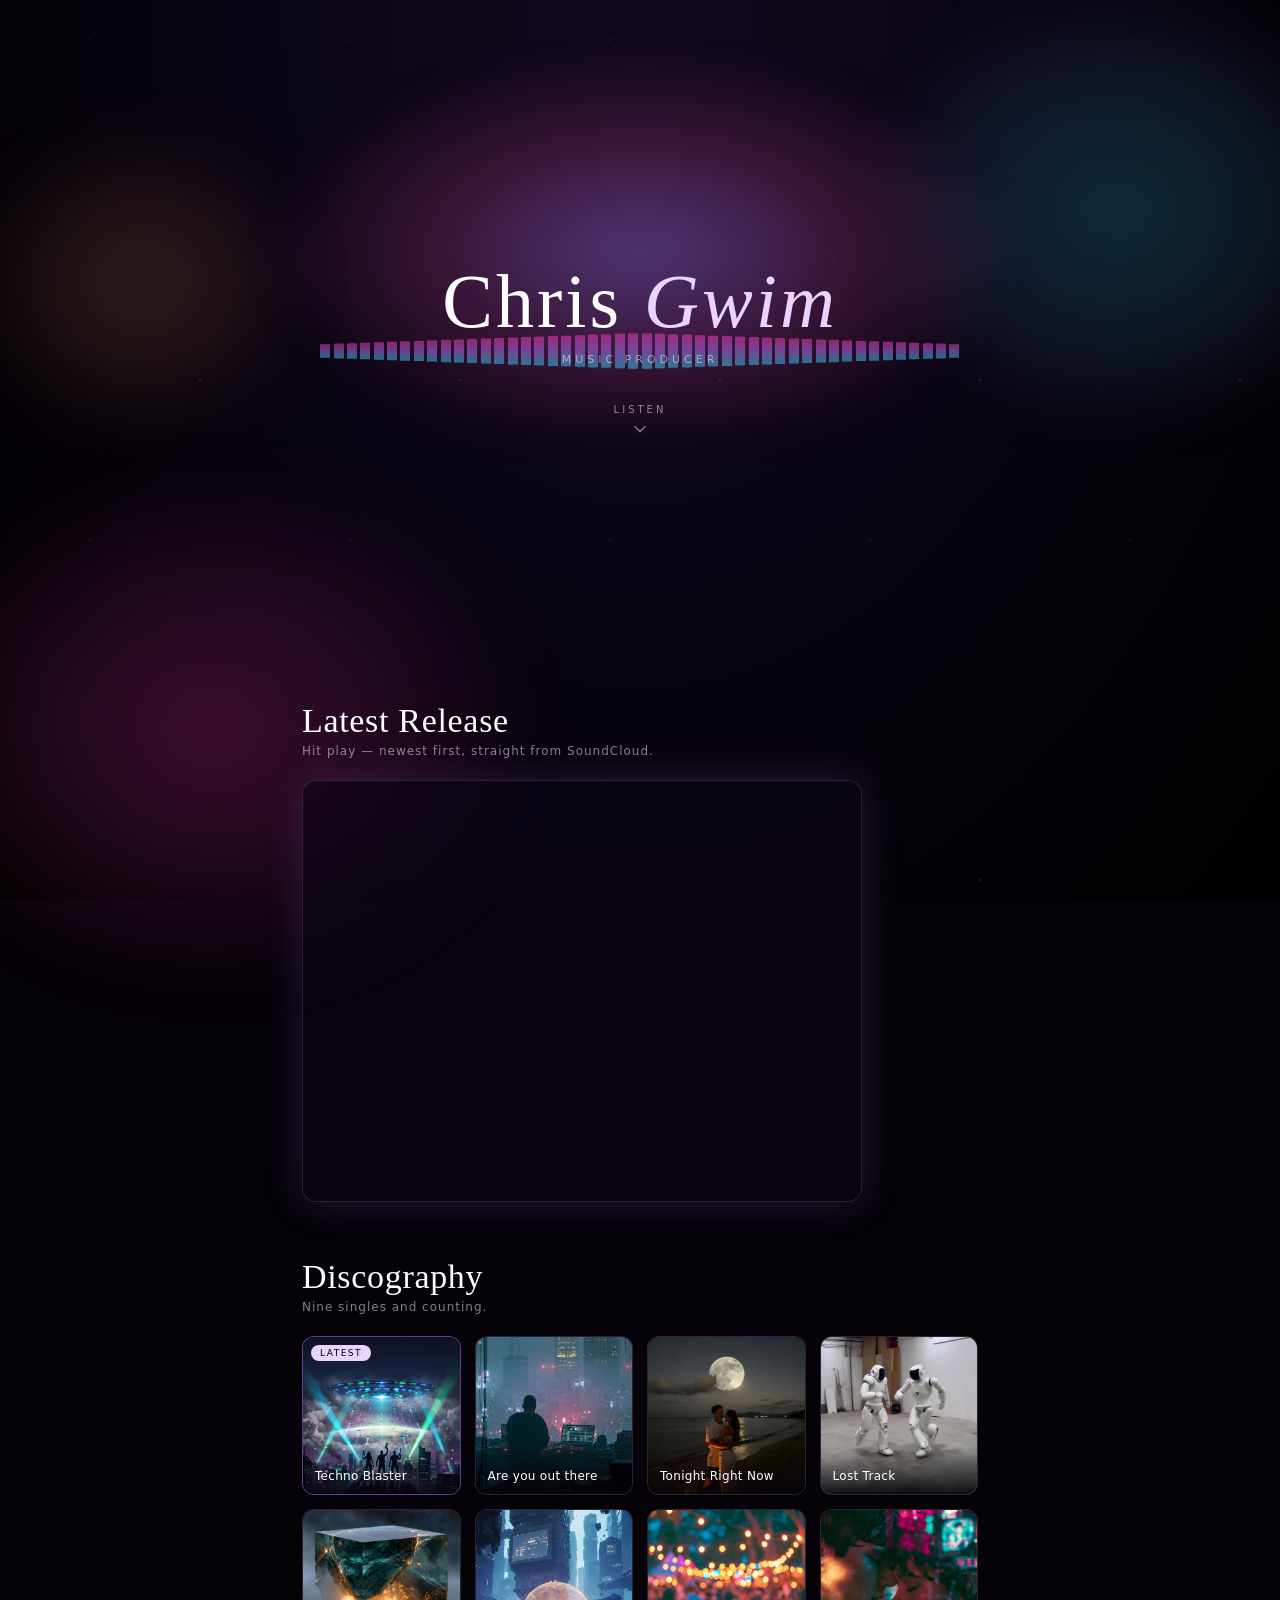
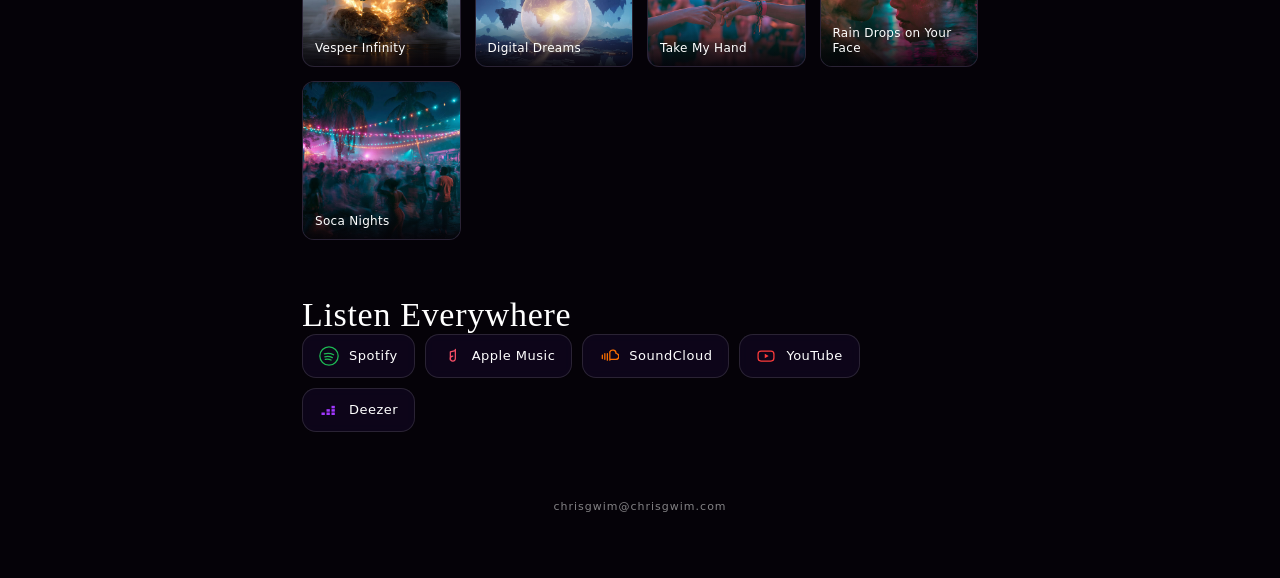
==== commit e5948845: "feat: replace orbit-ring hero with an animated equalizer Center wordmark now sits on a 48-bar wavefo" ====
--- a/index.html
+++ b/index.html
@@ -74,11 +74,7 @@
 
   <main class="page">
     <header class="hero">
-      <div class="hero-rings" aria-hidden="true">
-        <span class="hero-ring hr-1"></span>
-        <span class="hero-ring hr-2"></span>
-        <span class="hero-ring hr-3"></span>
-      </div>
+      <div class="waveform" aria-hidden="true"></div>
       <h1 class="wordmark">Chris <em>Gwim</em></h1>
       <p class="tagline">Music Producer</p>
       <a class="scroll-cue" href="#listen" aria-label="Scroll to music">
--- a/styles.css
+++ b/styles.css
@@ -122,19 +122,41 @@
   text-align: center;
 }
 
-.hero-rings { position: absolute; inset: 0; display: flex; align-items: center; justify-content: center; pointer-events: none; }
-.hero-ring {
+/* Equalizer the wordmark sits on (bars injected by script.js) */
+.waveform {
   position: absolute;
-  border-radius: 50%;
-  border: 1px solid var(--faint);
-}
-.hr-1 { width: 260px; height: 260px; border-color: rgba(180,120,255,0.20); animation: spin 60s linear infinite; }
-.hr-2 { width: 400px; height: 400px; border-color: rgba(255,100,200,0.14); animation: spin 95s linear infinite reverse; }
-.hr-3 { width: 560px; height: 560px; border-style: dashed; border-color: rgba(255,255,255,0.07); animation: spin 130s linear infinite; }
-@keyframes spin { from { transform: rotate(0); } to { transform: rotate(360deg); } }
+  left: 50%;
+  top: 50%;
+  transform: translate(-50%, -50%);
+  width: min(640px, 94vw);
+  height: 300px;
+  display: flex;
+  align-items: center;
+  justify-content: center;
+  gap: 3px;
+  pointer-events: none;
+  z-index: 1;
+  opacity: 0.5;
+}
+.wf-bar {
+  flex: 1 1 0;
+  min-width: 2px;
+  height: 100%;
+  border-radius: 3px;
+  background: linear-gradient(to top, var(--cyan), var(--violet) 50%, var(--magenta));
+  transform: scaleY(calc(var(--peak, 1) * 0.12));
+  transform-origin: center;
+  animation: wf-pulse var(--dur, 1s) ease-in-out var(--delay, 0s) infinite alternate;
+  box-shadow: 0 0 6px rgba(180, 120, 255, 0.35);
+}
+@keyframes wf-pulse {
+  from { transform: scaleY(calc(var(--peak, 1) * 0.10)); opacity: 0.55; }
+  to   { transform: scaleY(calc(var(--peak, 1) * 1.00)); opacity: 1; }
+}
 
 .wordmark {
   position: relative;
+  z-index: 2;
   margin: 0;
   font-weight: 300;
   font-size: clamp(46px, 8vw, 76px);
@@ -145,6 +167,7 @@
 
 .tagline {
   position: relative;
+  z-index: 2;
   margin: 14px 0 0;
   font-family: system-ui, -apple-system, sans-serif;
   font-size: 11px;
@@ -155,6 +178,7 @@
 
 .scroll-cue {
   position: relative;
+  z-index: 2;
   margin-top: 38px;
   display: inline-flex;
   flex-direction: column;
@@ -325,5 +349,6 @@
 /* ===== Reduced motion ===== */
 @media (prefers-reduced-motion: reduce) {
   html { scroll-behavior: auto; }
-  .nebula, .hero-ring, .shooting-star, .scroll-cue { animation: none !important; }
-}
+  .nebula, .wf-bar, .shooting-star, .scroll-cue { animation: none !important; }
+  .wf-bar { transform: scaleY(calc(var(--peak, 1) * 0.5)); }
+}
